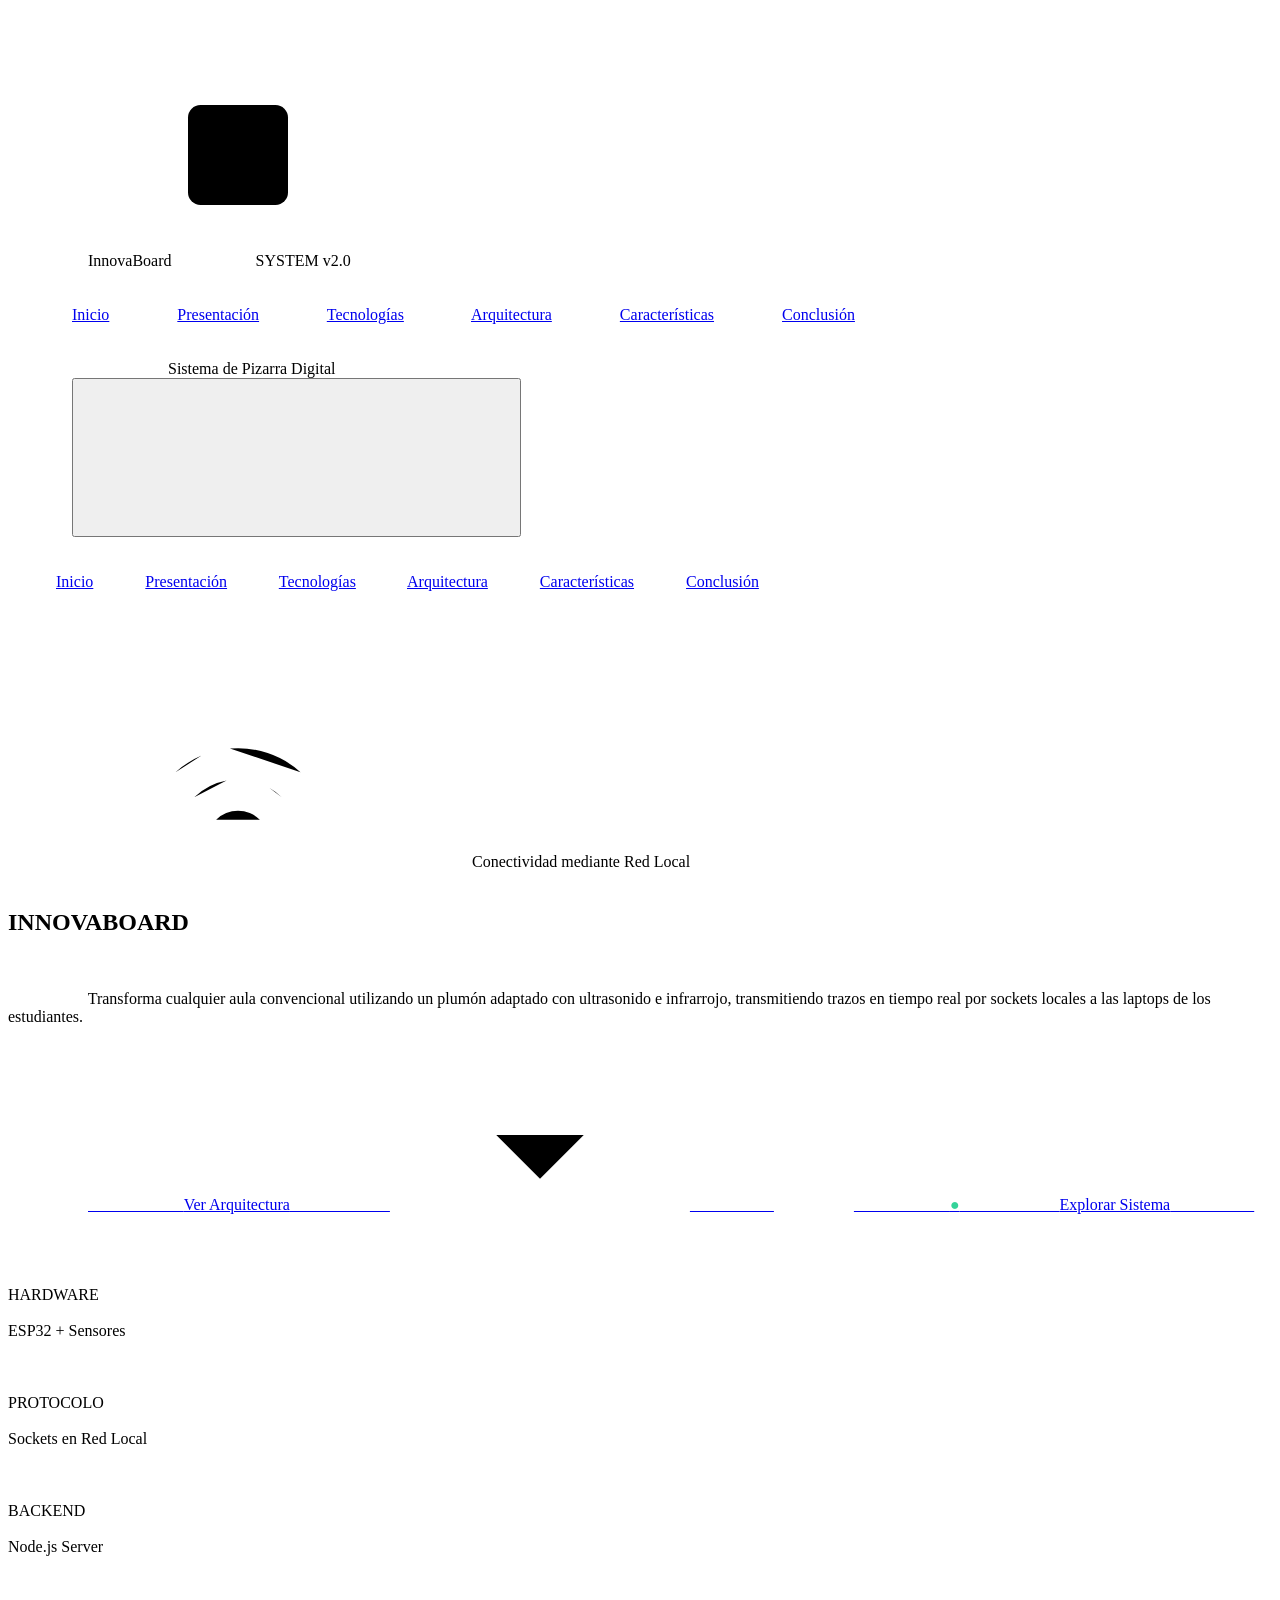
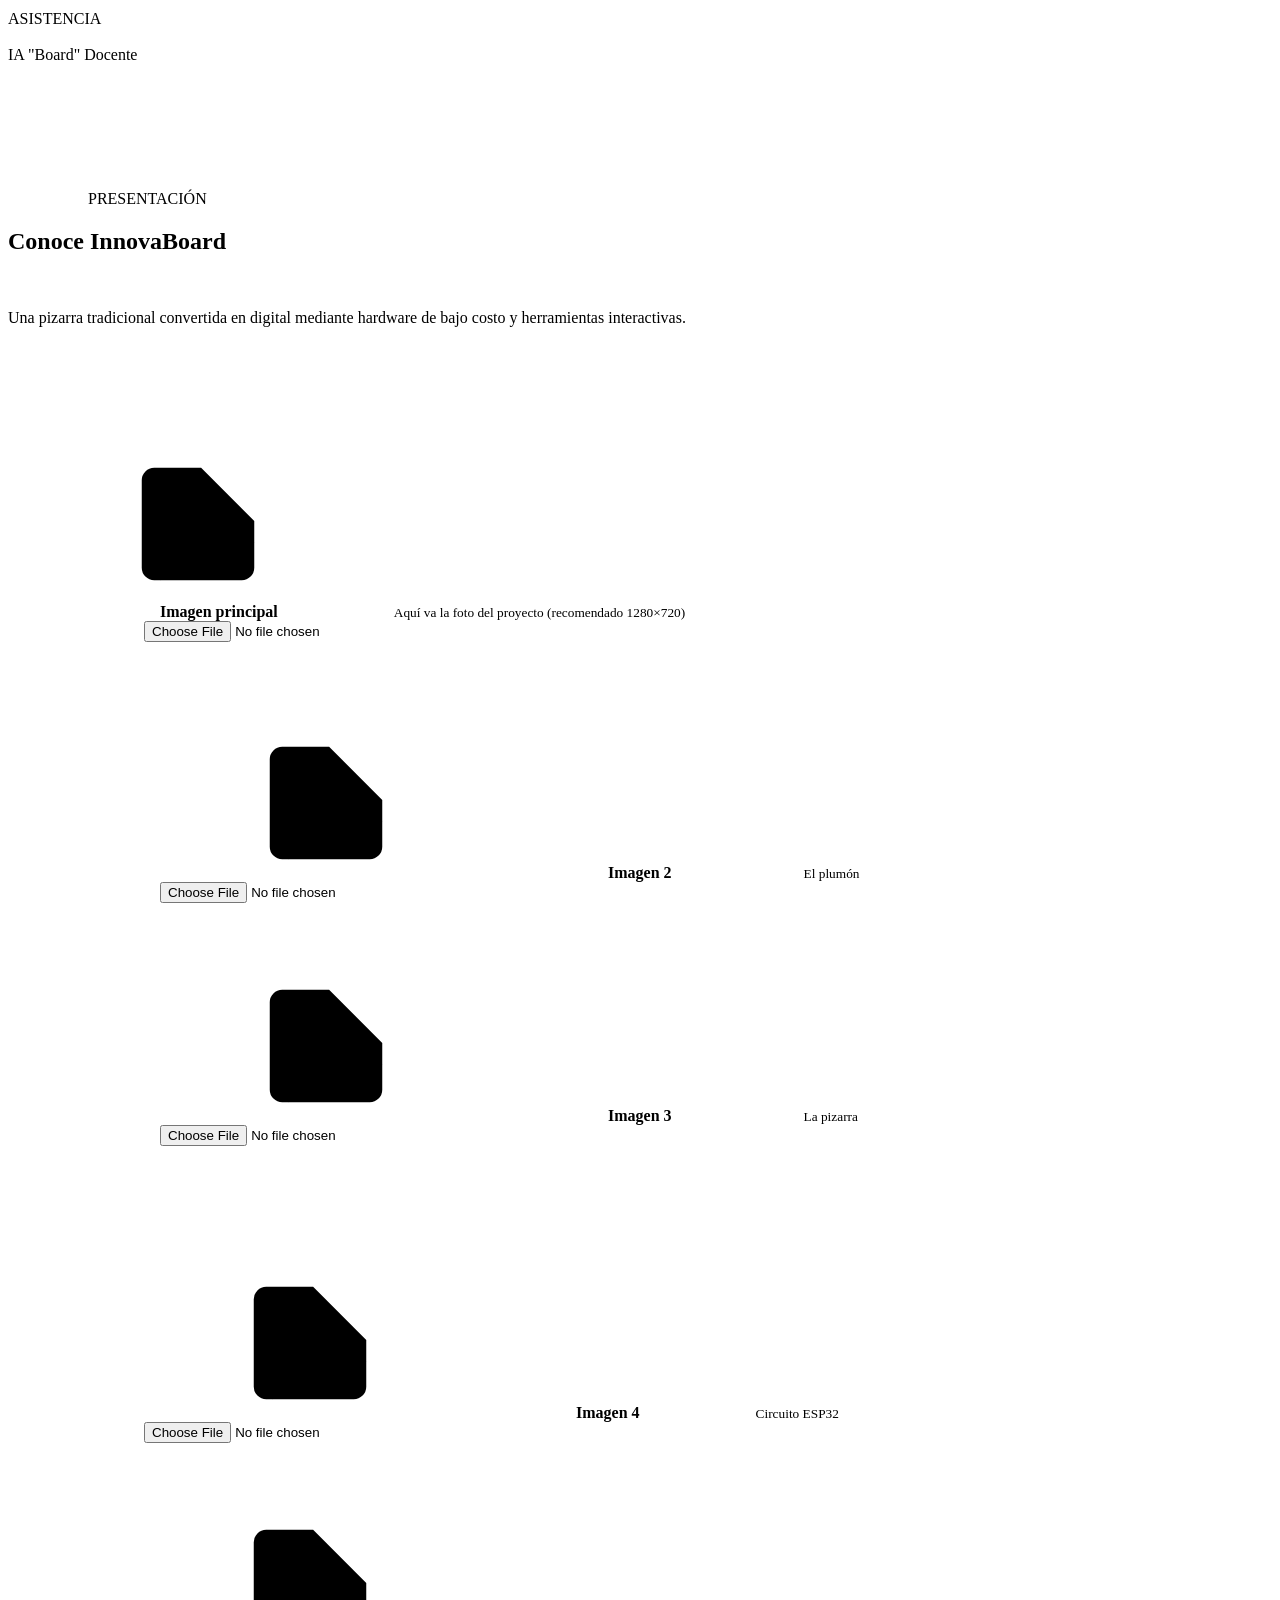
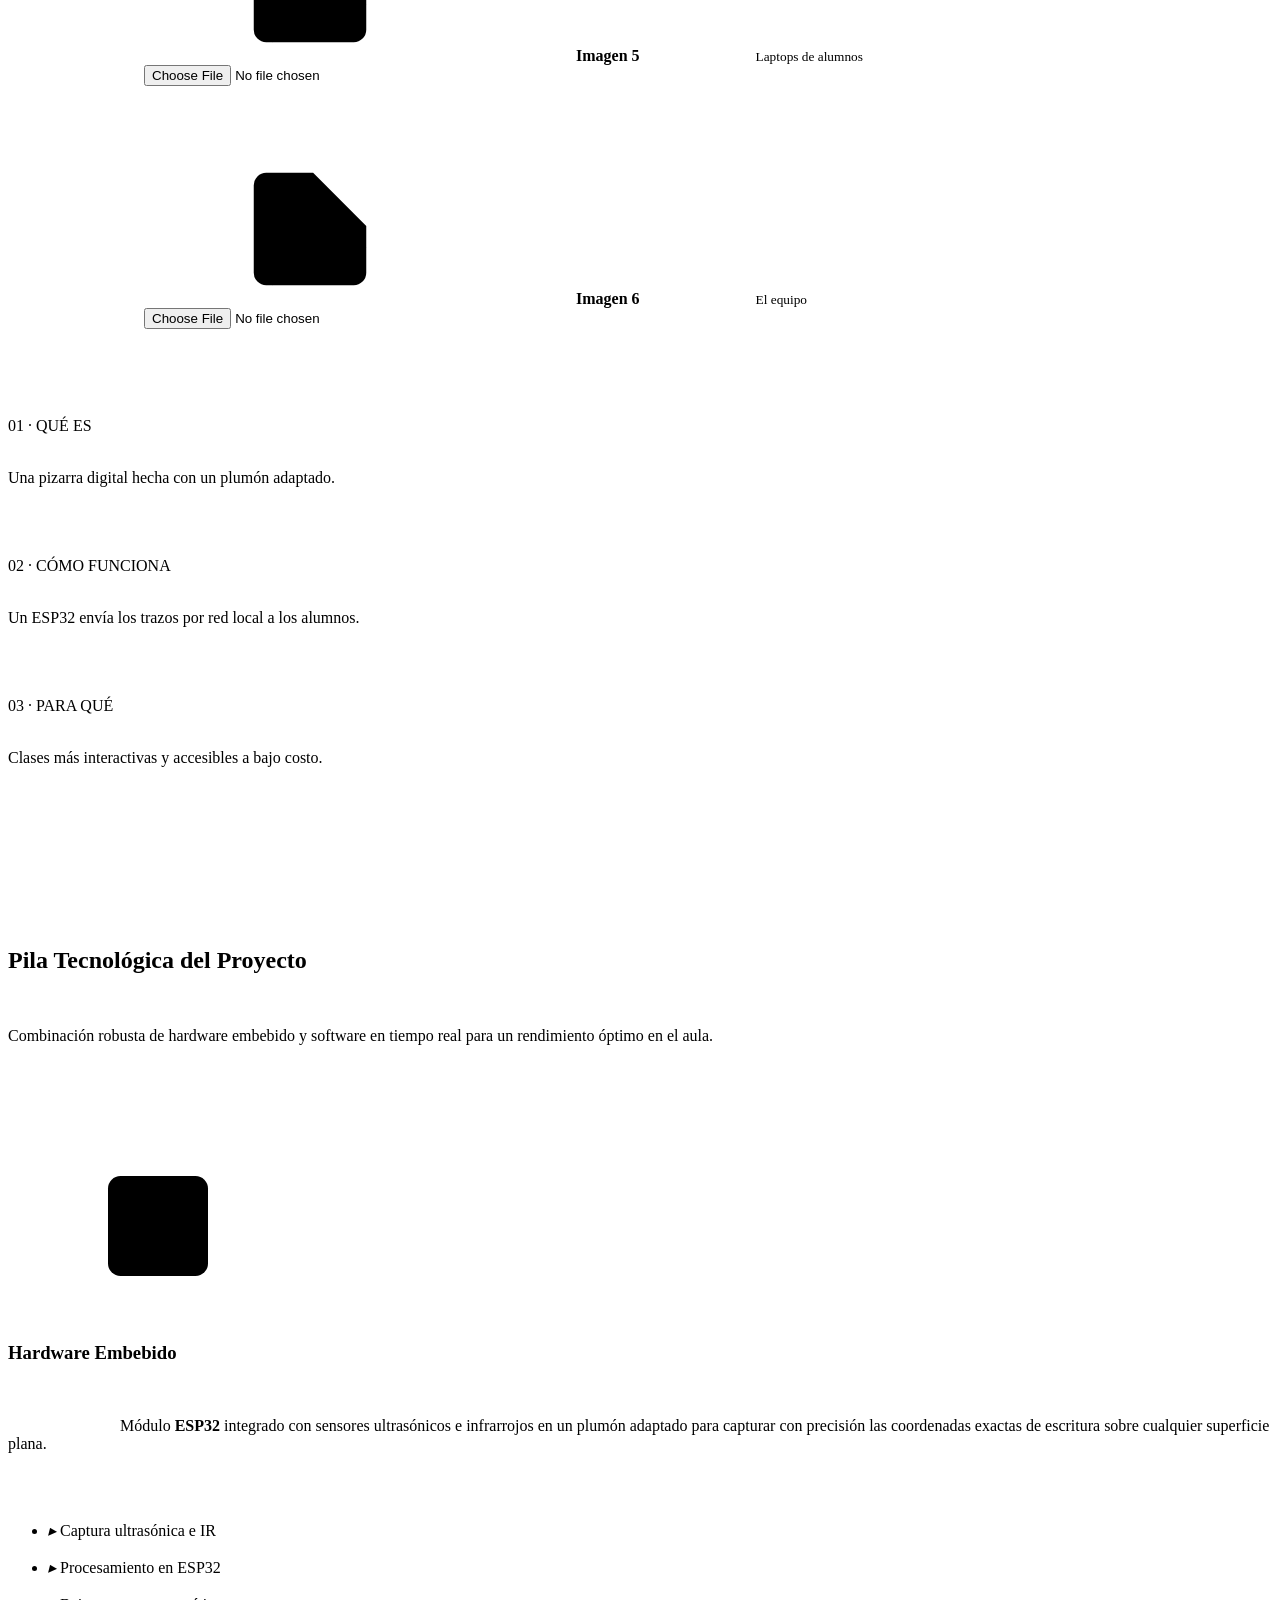
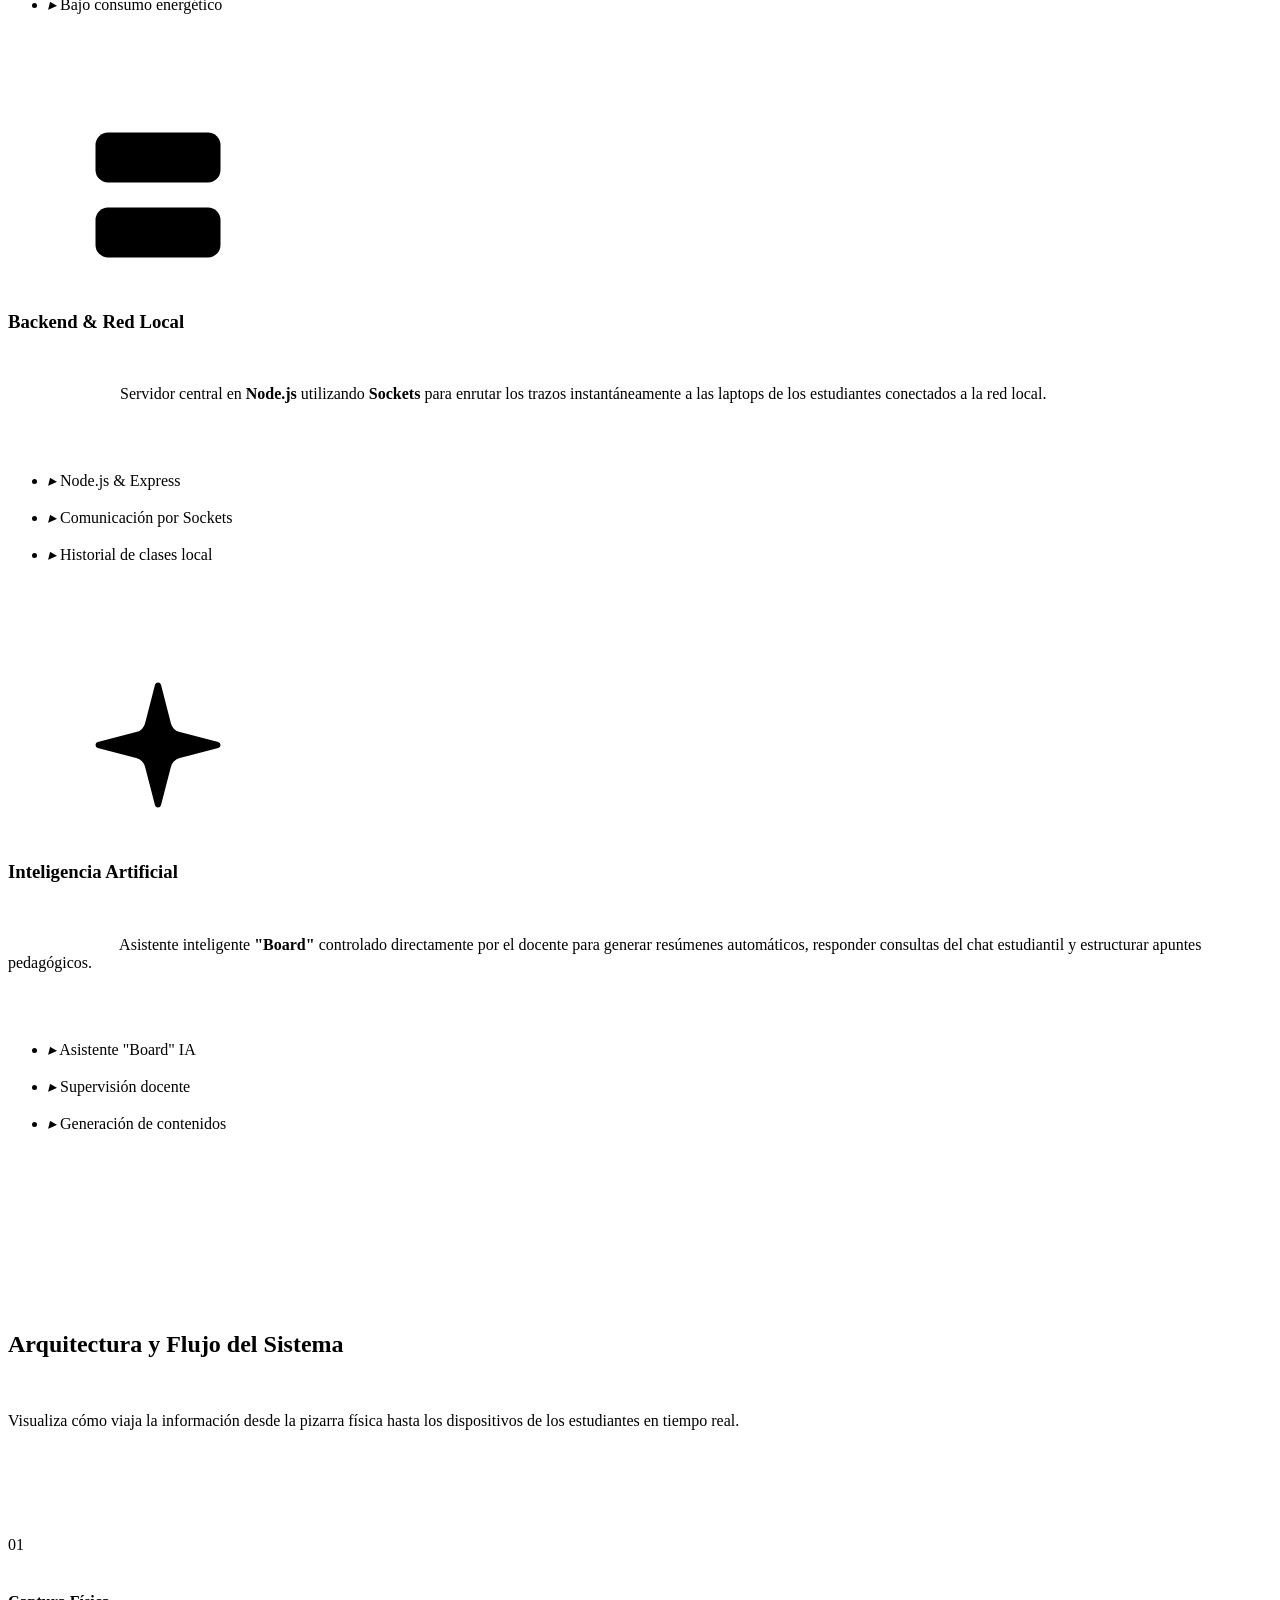
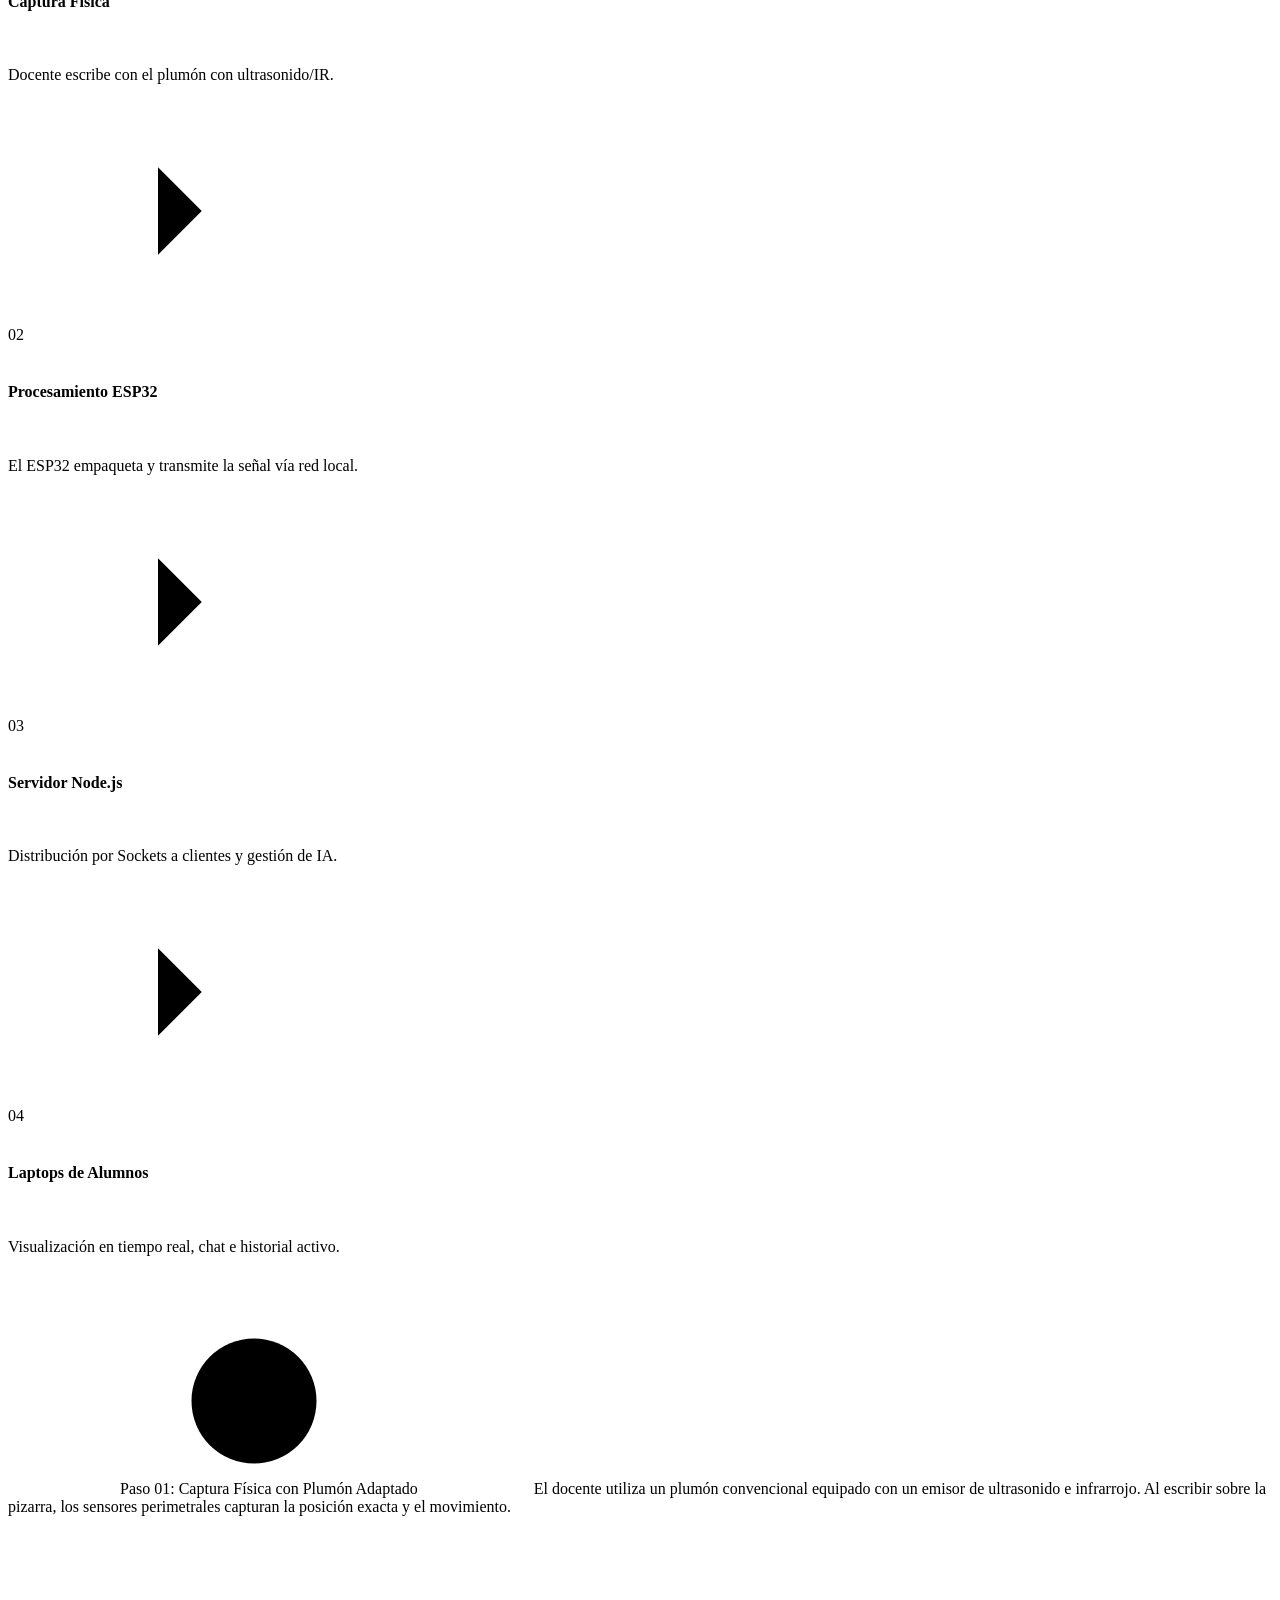
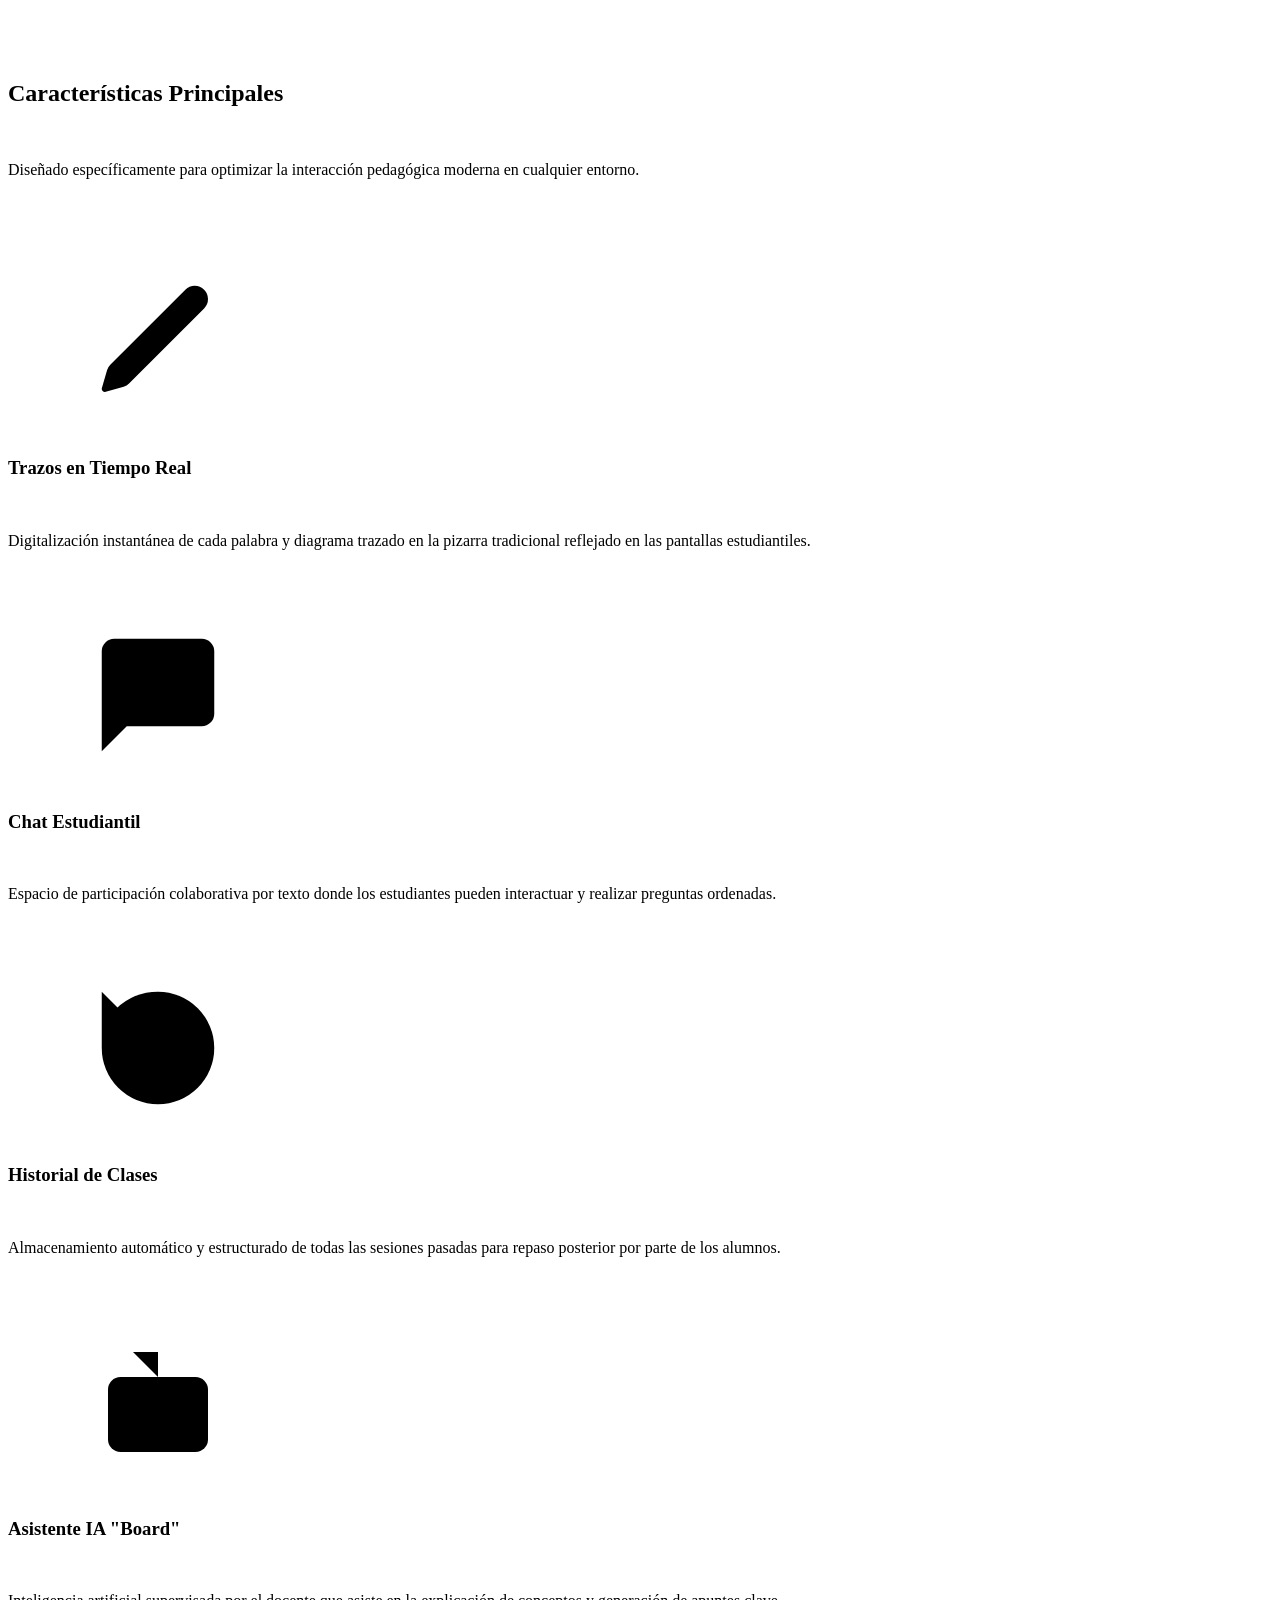
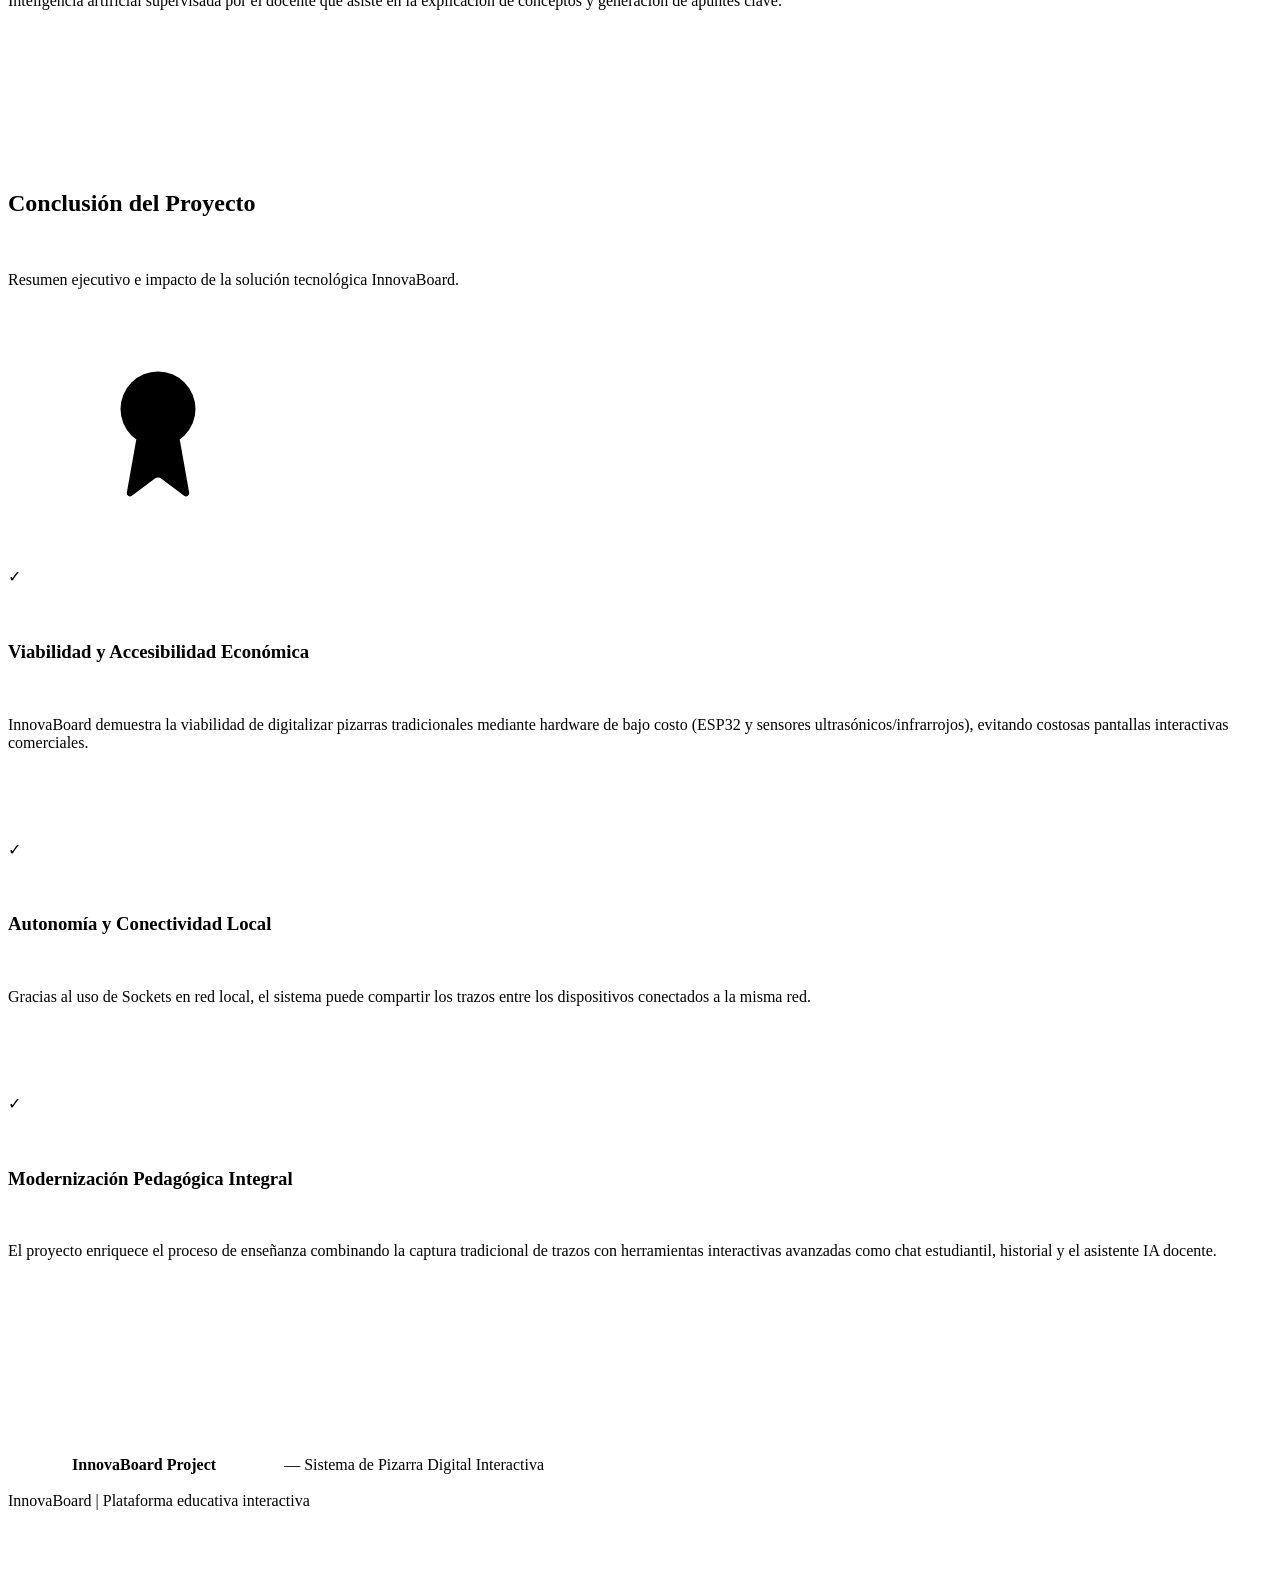
==== index (2).html @ 1737cf42 "Add files via upload" ====
<!DOCTYPE html>

<html lang="es">

<head>

    <meta charset="UTF-8">

    <meta name="viewport" content="width=device-width, initial-scale=1.0">

    <title>InnovaBoard - Pizarra Digital Inteligente</title>

    <!-- Sitio preparado para publicarse en GitHub Pages. -->

    <style>

        /* ---------- Base ---------- */

        *, *::before, *::after { box-sizing: border-box; margin: 0; padding: 0; }

        html { scroll-behavior: smooth; }

        body {

            font-family: 'Inter', system-ui, -apple-system, 'Segoe UI', Roboto, Helvetica, Arial, sans-serif;

            background: #0b0f19;

            color: #f3f4f6;

            min-height: 100vh;

            line-height: 1.5;

        }

        a { color: inherit; text-decoration: none; }

        ul { list-style: none; }

        button { font: inherit; border: 0; cursor: pointer; }

        ::selection { background: #6366f1; color: #fff; }

        section { scroll-margin-top: 5rem; }

        .mono { font-family: 'Fira Code', ui-monospace, SFMono-Regular, Consolas, 'Courier New', monospace; }

        .hidden { display: none; }



        /* Iconos SVG incrustados */

        .ic { width: 1.5rem; height: 1.5rem; fill: none; stroke: currentColor; stroke-width: 2;

              stroke-linecap: round; stroke-linejoin: round; flex-shrink: 0; }

        .ic-sm { width: 1rem; height: 1rem; }

        .ic-md { width: 1.25rem; height: 1.25rem; }

        .ic-lg { width: 2rem; height: 2rem; }

        .ic-xl { width: 8rem; height: 8rem; }



        /* Colores por variante */

        .t-brand   { --c:#818cf8; --bg:rgba(79,70,229,.2);  --bd:rgba(99,102,241,.3);  --glow:rgba(99,102,241,.1); }

        .t-indigo  { --c:#818cf8; --bg:rgba(79,70,229,.2);  --bd:rgba(99,102,241,.3);  --glow:rgba(99,102,241,.1); }

        .t-emerald { --c:#34d399; --bg:rgba(5,150,105,.2);  --bd:rgba(16,185,129,.3);  --glow:rgba(16,185,129,.1); }

        .t-purple  { --c:#c084fc; --bg:rgba(147,51,234,.2); --bd:rgba(168,85,247,.4);  --glow:rgba(168,85,247,.1); }



        .glass-panel {

            background: rgba(17, 24, 39, 0.75);

            -webkit-backdrop-filter: blur(12px);

            backdrop-filter: blur(12px);

            border: 1px solid rgba(255, 255, 255, 0.08);

        }

        .glow-effect { box-shadow: 0 0 40px -10px rgba(99, 102, 241, 0.3); }

        .wrap { max-width: 80rem; margin: 0 auto; padding: 0 1rem; }



        /* ---------- Header ---------- */

        header.top {

            position: fixed; top: 0; left: 0; right: 0; z-index: 50;

            border-bottom: 1px solid #1f2937;

        }

        .top-row { height: 5rem; display: flex; align-items: center; justify-content: space-between; }

        .brand { display: flex; align-items: center; gap: .75rem; }

        .logo {

            width: 2.5rem; height: 2.5rem; border-radius: .75rem; color: #fff;

            background: linear-gradient(to top right, #4f46e5, #818cf8);

            display: flex; align-items: center; justify-content: center;

        }

        .brand-name {

            font-size: 1.25rem; font-weight: 700; letter-spacing: -.025em;

            background: linear-gradient(to right, #fff, #e5e7eb, #818cf8);

            -webkit-background-clip: text; background-clip: text; color: transparent;

        }

        .brand-sub { display: block; font-size: .75rem; color: #818cf8; letter-spacing: .05em; }

        nav.desk { display: none; align-items: center; gap: 2rem; font-size: .875rem; font-weight: 500; color: #d1d5db; }

        nav.desk a:hover { color: #818cf8; }

        .top-right { display: flex; align-items: center; gap: .75rem; }

        .status {

            display: none; align-items: center; gap: .5rem; font-size: .75rem; color: #34d399;

            background: rgba(2, 44, 34, .6); border: 1px solid rgba(16, 185, 129, .3);

            padding: .375rem .75rem; border-radius: 999px;

        }

        .dot { width: .5rem; height: .5rem; border-radius: 50%; background: #34d399; animation: pulse 2s infinite; }

        .menu-btn { padding: .5rem; border-radius: .5rem; background: #111827; color: #d1d5db; display: flex; }

        .menu-btn:hover { color: #fff; }

        .mobile-menu { padding: .5rem 1rem 1rem; background: #111827; border-bottom: 1px solid #374151; }

        .mobile-menu a { display: block; padding: .5rem 0; color: #d1d5db; }

        .mobile-menu a:hover { color: #fff; }

        @keyframes pulse { 50% { opacity: .5; } }



        main { padding-top: 5rem; }



        /* ---------- Hero ---------- */

        #hero { position: relative; min-height: 90vh; display: flex; align-items: center; justify-content: center;

                overflow: hidden; padding: 5rem 1rem; }

        .blob { position: absolute; border-radius: 50%; pointer-events: none; }

        .blob-1 { top: 25%; left: 50%; transform: translate(-50%, -50%); width: 24rem; height: 24rem;

                  background: rgba(99,102,241,.2); filter: blur(64px); }

        .blob-2 { bottom: 2.5rem; right: 2.5rem; width: 20rem; height: 20rem;

                  background: rgba(16,185,129,.1); filter: blur(64px); }

        .hero-in { max-width: 64rem; margin: 0 auto; text-align: center; position: relative; z-index: 10; }

        .badge {

            display: inline-flex; align-items: center; gap: .5rem; margin-bottom: 2rem;

            background: rgba(17,24,39,.8); border: 1px solid rgba(99,102,241,.3);

            padding: .5rem 1rem; border-radius: 999px; font-size: .75rem; font-weight: 500; color: #d1d5db;

        }

        .badge .ic { color: #818cf8; }

        h1 { font-size: 3rem; font-weight: 800; letter-spacing: -.025em; line-height: 1.1; margin-bottom: 1.5rem; }

        h1 span {

            background: linear-gradient(to right, #818cf8, #a5b4fc, #34d399);

            -webkit-background-clip: text; background-clip: text; color: transparent;

        }

        .lead { font-size: 1.125rem; color: #9ca3af; max-width: 48rem; margin: 0 auto 2.5rem; line-height: 1.625; }

        .btns { display: flex; flex-direction: column; align-items: center; justify-content: center; gap: 1rem; }

        .btn {

            width: 100%; display: inline-flex; align-items: center; justify-content: center; gap: .5rem;

            padding: 1rem 2rem; border-radius: .75rem; font-weight: 600; transition: all .2s;

        }

        .btn-primary { color: #fff; background: #4f46e5; box-shadow: 0 10px 15px -3px rgba(99,102,241,.25); }

        .btn-primary:hover { background: #6366f1; }

        .btn-sec { color: #e5e7eb; background: #111827; border: 1px solid #374151; }

        .btn-sec:hover { background: #1f2937; }

        .specs {

            display: grid; grid-template-columns: repeat(2, 1fr); gap: 1rem;

            margin-top: 4rem; padding-top: 3rem; border-top: 1px solid rgba(31,41,55,.8);

        }

        .spec { padding: 1rem; border-radius: .75rem; text-align: left; }

        .spec .k { color: #818cf8; font-size: .875rem; margin-bottom: .25rem; }

        .spec .v { color: #fff; font-weight: 700; font-size: 1.125rem; }



        /* ---------- Secciones ---------- */

        .section { padding: 6rem 1rem; }

        .alt { background: rgba(17,24,39,.4); border-top: 1px solid rgba(31,41,55,.8); border-bottom: 1px solid rgba(31,41,55,.8); }

        .sec-head { max-width: 42rem; margin: 0 auto 4rem; text-align: center; }

        .sec-head h2 { font-size: 1.875rem; font-weight: 700; color: #fff; margin-bottom: 1rem; }

        .sec-head p { color: #9ca3af; }

        .sec-head .tag { display: inline-block; font-size: .75rem; color: #818cf8; letter-spacing: .1em; margin-bottom: .75rem; }

        .sec-head.big p { font-size: 1rem; }



        /* ---------- Presentación ---------- */

        .pres-main { display: grid; grid-template-columns: 1fr; gap: 1.5rem; }

        .pres-side { display: grid; grid-template-columns: repeat(2, 1fr); gap: 1.5rem; }

        .pres-row { display: grid; grid-template-columns: 1fr; gap: 1.5rem; margin-top: 1.5rem; }

        .pres-cards { display: grid; grid-template-columns: 1fr; gap: 1.5rem; margin-top: 3rem; }

        .pcard { padding: 1.5rem; border-radius: 1rem; text-align: center; }

        .pcard .k { color: #818cf8; font-size: .875rem; margin-bottom: .5rem; }

        .pcard p { color: #e5e7eb; font-size: 1rem; }



        .img-slot {

            position: relative; overflow: hidden; cursor: pointer; border-radius: 1rem;

            border: 2px dashed rgba(129,140,248,.45); background: rgba(17,24,39,.6);

            transition: border-color .2s, background .2s;

        }

        .img-slot:hover { border-color: rgba(129,140,248,.9); background: rgba(31,41,55,.7); }

        .img-slot img { position: absolute; inset: 0; width: 100%; height: 100%; object-fit: cover; }

        .slot-placeholder {

            position: absolute; inset: 0; display: flex; flex-direction: column;

            align-items: center; justify-content: center; text-align: center; padding: 1rem;

        }

        .slot-placeholder .ic { margin-bottom: .5rem; }

        .slot-placeholder b { color: #fff; font-weight: 600; font-size: .875rem; }

        .slot-placeholder small { color: #9ca3af; font-size: .75rem; margin-top: .25rem; }

        .slot-main { min-height: 280px; }

        .slot-main .slot-placeholder { padding: 1.5rem; }

        .slot-main .pic {

            width: 4rem; height: 4rem; border-radius: 1rem; margin-bottom: 1rem;

            background: rgba(79,70,229,.2); border: 1px solid rgba(99,102,241,.3); color: #818cf8;

            display: flex; align-items: center; justify-content: center;

        }

        .slot-main .pic .ic { margin: 0; }

        .slot-main b { font-size: 1.125rem; }

        .slot-main small { font-size: .875rem; }

        .slot-sm { min-height: 160px; }

        .slot-md { min-height: 200px; }



        /* ---------- Tecnologías ---------- */

        .grid-3 { display: grid; grid-template-columns: 1fr; gap: 2rem; }

        .card { position: relative; overflow: hidden; border-radius: 1rem; padding: 2rem; transition: border-color .2s; }

        .card:hover { border-color: rgba(99,102,241,.5); }

        .card .glow-blob {

            position: absolute; top: 0; right: 0; width: 8rem; height: 8rem; border-radius: 50%;

            background: var(--glow); filter: blur(40px); transition: background .2s;

        }

        .ibox {

            width: 3rem; height: 3rem; border-radius: .75rem; margin-bottom: 1.5rem;

            display: flex; align-items: center; justify-content: center;

            background: var(--bg); color: var(--c); border: 1px solid var(--bd);

        }

        .card h3 { font-size: 1.25rem; font-weight: 700; color: #fff; margin-bottom: .75rem; position: relative; }

        .card p { font-size: .875rem; color: #9ca3af; margin-bottom: 1.5rem; line-height: 1.625; position: relative; }

        .card strong { color: #e5e7eb; }

        .card ul { font-size: .75rem; color: #d1d5db; position: relative; }

        .card li { display: flex; align-items: center; gap: .5rem; margin-bottom: .5rem; }

        .card li i { font-style: normal; color: var(--c); }



        /* ---------- Arquitectura ---------- */

        .flow-panel { border-radius: 1rem; padding: 1.5rem; margin-bottom: 3rem; border: 1px solid rgba(55,65,81,.8); }

        .flow-row { display: flex; flex-direction: column; align-items: center; justify-content: space-between; gap: 1.5rem; }

        .flow-step {

            cursor: pointer; flex: 1; width: 100%; text-align: center; padding: 1.25rem;

            background: rgba(17,24,39,.9); border: 1px solid #374151; border-radius: .75rem; transition: all .2s;

        }

        .flow-step:hover { border-color: #6366f1; background: rgba(99,102,241,.1); }

        .flow-num {

            width: 2.5rem; height: 2.5rem; border-radius: 50%; margin: 0 auto .75rem; font-weight: 700;

            display: flex; align-items: center; justify-content: center;

            background: var(--bg); color: var(--c); border: 1px solid var(--bd); transition: transform .2s;

        }

        .flow-step:hover .flow-num { transform: scale(1.1); }

        .flow-step h4 { font-size: .875rem; font-weight: 700; color: #fff; margin-bottom: .25rem; }

        .flow-step p { font-size: .75rem; color: #9ca3af; }

        .flow-arrow { display: none; color: #4b5563; animation: pulse 2s infinite; }

        .flow-details {

            margin-top: 2rem; padding: 1rem; border-radius: .75rem; font-size: .875rem; color: #d1d5db;

            background: rgba(11,15,25,.85); border: 1px solid rgba(99,102,241,.3);

            display: flex; align-items: flex-start; gap: .75rem;

        }

        .flow-details .ic { color: #818cf8; margin-top: .125rem; }

        #flow-title { display: block; color: #818cf8; font-weight: 700; margin-bottom: .25rem; }

        #flow-desc { color: #9ca3af; }



        /* ---------- Características ---------- */

        .grid-4 { display: grid; grid-template-columns: 1fr; gap: 1.5rem; }

        .feat { padding: 1.5rem; border-radius: 1rem; border: 1px solid #374151; transition: border-color .2s; }

        .feat:hover { border-color: rgba(99,102,241,.5); }

        .fi {

            width: 2.5rem; height: 2.5rem; border-radius: .5rem; margin-bottom: 1rem;

            display: flex; align-items: center; justify-content: center; background: var(--bg); color: var(--c);

        }

        .fi .ic { width: 1.25rem; height: 1.25rem; }

        .feat h3 { font-size: 1.125rem; font-weight: 700; color: #fff; margin-bottom: .5rem; }

        .feat p { font-size: .75rem; color: #9ca3af; line-height: 1.625; }



        /* ---------- Conclusión ---------- */

        .concl { max-width: 56rem; margin: 0 auto; }

        .concl-box { position: relative; overflow: hidden; padding: 2rem; border-radius: 1.5rem; border: 1px solid rgba(99,102,241,.3); }

        .award { position: absolute; top: 0; right: 0; padding: 2rem; opacity: .1; color: #818cf8; }

        .concl-list { position: relative; z-index: 10; }

        .concl-item { display: flex; align-items: flex-start; gap: 1rem; margin-bottom: 1.5rem; }

        .concl-item:last-child { margin-bottom: 0; }

        .check {

            width: 2rem; height: 2rem; border-radius: 50%; flex-shrink: 0; margin-top: .25rem; font-size: .75rem;

            display: flex; align-items: center; justify-content: center;

            background: rgba(16,185,129,.2); color: #34d399;

        }

        .concl-item h3 { color: #fff; font-weight: 700; font-size: 1.125rem; margin-bottom: .25rem; }

        .concl-item p { color: #d1d5db; font-size: .875rem; line-height: 1.625; }



        /* ---------- Footer ---------- */

        footer { background: #0b0f19; border-top: 1px solid #1f2937; padding: 3rem 1rem; text-align: center; color: #6b7280; font-size: .75rem; }

        .foot-in { display: flex; flex-direction: column; align-items: center; justify-content: space-between; gap: 1rem; }

        .foot-in b { color: #d1d5db; }

        .foot-in .mono { color: #9ca3af; }



        /* ---------- Responsive ---------- */

        @media (min-width: 640px) {

            .wrap { padding: 0 1.5rem; }

            .status { display: flex; }

            h1 { font-size: 4.5rem; }

            .lead { font-size: 1.25rem; }

            .btns { flex-direction: row; }

            .btn { width: auto; }

            .badge { font-size: .875rem; }

            .sec-head.big h2 { font-size: 2.25rem; }

            .sec-head.big p { font-size: 1.125rem; }

            .slot-main { min-height: 400px; }

            .slot-sm { min-height: 190px; }

            .pres-row { grid-template-columns: repeat(3, 1fr); }

            .foot-in { flex-direction: row; }

        }

        @media (min-width: 768px) {

            nav.desk { display: flex; }

            .menu-btn, .mobile-menu { display: none !important; }

            .specs { grid-template-columns: repeat(4, 1fr); }

            .grid-3, .pres-cards { grid-template-columns: repeat(3, 1fr); }

            .grid-4 { grid-template-columns: repeat(2, 1fr); }

            .flow-panel { padding: 2.5rem; }

            .concl-box { padding: 3rem; }

        }

        @media (min-width: 1024px) {

            .wrap { padding: 0 2rem; }

            h1 { font-size: 6rem; }

            .pres-main { grid-template-columns: repeat(3, 1fr); }

            .pres-main .slot-main { grid-column: span 2; }

            .pres-side { grid-template-columns: 1fr; }

            .grid-4 { grid-template-columns: repeat(4, 1fr); }

            .flow-row { flex-direction: row; }

            .flow-arrow { display: block; }

        }

    </style>

</head>

<body>



    <!-- Iconos SVG incrustados (sin librerías externas) -->

    <svg width="0" height="0" style="position:absolute" aria-hidden="true">

        <defs>

            <symbol id="i-cpu" viewBox="0 0 24 24"><rect width="16" height="16" x="4" y="4" rx="2"/><rect width="6" height="6" x="9" y="9" rx="1"/><path d="M15 2v2M15 20v2M2 15h2M2 9h2M20 15h2M20 9h2M9 2v2M9 20v2"/></symbol>

            <symbol id="i-menu" viewBox="0 0 24 24"><path d="M4 12h16M4 6h16M4 18h16"/></symbol>

            <symbol id="i-wifi-off" viewBox="0 0 24 24"><path d="M12 20h.01M8.5 16.429a5 5 0 0 1 7 0M5 12.859a10 10 0 0 1 5.17-2.69M19 12.859a10 10 0 0 0-2.007-1.523M2 8.82a15 15 0 0 1 4.177-2.643M22 8.82a15 15 0 0 0-11.288-3.764M2 2l20 20"/></symbol>

            <symbol id="i-arrow-down" viewBox="0 0 24 24"><path d="M12 5v14M19 12l-7 7-7-7"/></symbol>

            <symbol id="i-arrow-right" viewBox="0 0 24 24"><path d="M5 12h14M12 5l7 7-7 7"/></symbol>

            <symbol id="i-info" viewBox="0 0 24 24"><circle cx="12" cy="12" r="10"/><path d="M12 16v-4M12 8h.01"/></symbol>

            <symbol id="i-server" viewBox="0 0 24 24"><rect width="20" height="8" x="2" y="2" rx="2"/><rect width="20" height="8" x="2" y="14" rx="2"/><path d="M6 6h.01M6 18h.01"/></symbol>

            <symbol id="i-sparkles" viewBox="0 0 24 24"><path d="M9.937 15.5A2 2 0 0 0 8.5 14.063l-6.135-1.582a.5.5 0 0 1 0-.962L8.5 9.936A2 2 0 0 0 9.937 8.5l1.582-6.135a.5.5 0 0 1 .963 0L14.063 8.5A2 2 0 0 0 15.5 9.937l6.135 1.581a.5.5 0 0 1 0 .964L15.5 14.063a2 2 0 0 0-1.437 1.437l-1.582 6.135a.5.5 0 0 1-.963 0z"/><path d="M20 3v4M22 5h-4"/></symbol>

            <symbol id="i-edit" viewBox="0 0 24 24"><path d="M12 20h9"/><path d="M16.376 3.622a1 1 0 0 1 3.002 3.002L7.368 18.635a2 2 0 0 1-.855.506l-2.872.838a.5.5 0 0 1-.62-.62l.838-2.872a2 2 0 0 1 .506-.854z"/></symbol>

            <symbol id="i-message" viewBox="0 0 24 24"><path d="M21 15a2 2 0 0 1-2 2H7l-4 4V5a2 2 0 0 1 2-2h14a2 2 0 0 1 2 2z"/></symbol>

            <symbol id="i-history" viewBox="0 0 24 24"><path d="M3 12a9 9 0 1 0 9-9 9.75 9.75 0 0 0-6.74 2.74L3 8"/><path d="M3 3v5h5"/><path d="M12 7v5l4 2"/></symbol>

            <symbol id="i-bot" viewBox="0 0 24 24"><path d="M12 8V4H8"/><rect width="16" height="12" x="4" y="8" rx="2"/><path d="M2 14h2M20 14h2M15 13v2M9 13v2"/></symbol>

            <symbol id="i-award" viewBox="0 0 24 24"><path d="m15.477 12.89 1.515 8.526a.5.5 0 0 1-.81.47l-3.58-2.687a1 1 0 0 0-1.197 0l-3.586 2.686a.5.5 0 0 1-.81-.469l1.514-8.526"/><circle cx="12" cy="8" r="6"/></symbol>

            <symbol id="i-image-plus" viewBox="0 0 24 24"><path d="M16 5h6M19 2v6M21 11.5V19a2 2 0 0 1-2 2H5a2 2 0 0 1-2-2V5a2 2 0 0 1 2-2h7.5"/><path d="m21 15-3.086-3.086a2 2 0 0 0-2.828 0L6 21"/><circle cx="9" cy="9" r="2"/></symbol>

        </defs>

    </svg>



    <header class="top glass-panel">

        <div class="wrap top-row">

            <div class="brand">

                <div class="logo glow-effect">

                    <svg class="ic"><use href="#i-cpu"/></svg>

                </div>

                <div>

                    <span class="brand-name">InnovaBoard</span>

                    <span class="brand-sub mono">SYSTEM v2.0</span>

                </div>

            </div>



            <nav class="desk">

                <a href="#hero">Inicio</a>

                <a href="#presentation">Presentación</a>

                <a href="#tech">Tecnologías</a>

                <a href="#architecture">Arquitectura</a>

                <a href="#features">Características</a>

                <a href="#conclusions">Conclusión</a>

            </nav>



            <div class="top-right">

                <div class="status mono">

                    <span class="dot"></span>

                    <span>Sistema de Pizarra Digital</span>

                </div>

                <button id="mobile-menu-btn" class="menu-btn" aria-label="Menú">

                    <svg class="ic"><use href="#i-menu"/></svg>

                </button>

            </div>

        </div>

        <!-- Mobile menu container -->

        <div id="mobile-menu" class="mobile-menu hidden">

            <a href="#hero">Inicio</a>

            <a href="#presentation">Presentación</a>

            <a href="#tech">Tecnologías</a>

            <a href="#architecture">Arquitectura</a>

            <a href="#features">Características</a>

            <a href="#conclusions">Conclusión</a>

        </div>

    </header>



    <main>

        <section id="hero">

            <div class="blob blob-1"></div>

            <div class="blob blob-2"></div>



            <div class="hero-in">

                <div class="badge">

                    <svg class="ic ic-sm"><use href="#i-wifi-off"/></svg>

                    <span>Conectividad mediante Red Local</span>

                </div>



                <h1><span>INNOVABOARD</span></h1>



                <p class="lead">

                    Transforma cualquier aula convencional utilizando un plumón adaptado con ultrasonido e infrarrojo, transmitiendo trazos en tiempo real por sockets locales a las laptops de los estudiantes.

                </p>



                <div class="btns">

                    <a href="#architecture" class="btn btn-primary">

                        <span>Ver Arquitectura</span>

                        <svg class="ic ic-md"><use href="#i-arrow-down"/></svg>

                    </a>

                    <a href="#features" class="btn btn-sec">

                        <span class="mono" style="color:#34d399">●</span>

                        <span>Explorar Sistema</span>

                    </a>

                </div>



                <div class="specs">

                    <div class="glass-panel spec">

                        <div class="k mono">HARDWARE</div>

                        <div class="v">ESP32 + Sensores</div>

                    </div>

                    <div class="glass-panel spec">

                        <div class="k mono">PROTOCOLO</div>

                        <div class="v">Sockets en Red Local</div>

                    </div>

                    <div class="glass-panel spec">

                        <div class="k mono">BACKEND</div>

                        <div class="v">Node.js Server</div>

                    </div>

                    <div class="glass-panel spec">

                        <div class="k mono">ASISTENCIA</div>

                        <div class="v">IA "Board" Docente</div>

                    </div>

                </div>

            </div>

        </section>



        <!-- ============================================================

             PRESENTACIÓN

             Para poner tus imágenes: dentro de cada <figure class="img-slot">

             borra el <div class="slot-placeholder"> y pega una etiqueta así:

                 <img src="imagenes/mi-foto.jpg" alt="Descripción">

             (crea una carpeta "imagenes" junto a este index.html).

             Mientras tanto, puedes hacer clic en un espacio para previsualizar

             una imagen desde tu computadora (no se guarda al recargar).

             ============================================================ -->

        <section id="presentation" class="section">

            <div class="wrap">

                <div class="sec-head big">

                    <span class="tag mono">PRESENTACIÓN</span>

                    <h2>Conoce InnovaBoard</h2>

                    <p>Una pizarra tradicional convertida en digital mediante hardware de bajo costo y herramientas interactivas.</p>

                </div>



                <!-- Imagen principal + secundarias -->

                <div class="pres-main">

                    <figure class="img-slot slot-main" data-slot>

                        <div class="slot-placeholder">

                            <div class="pic"><svg class="ic ic-lg"><use href="#i-image-plus"/></svg></div>

                            <b>Imagen principal</b>

                            <small>Aquí va la foto del proyecto (recomendado 1280×720)</small>

                        </div>

                        <input type="file" accept="image/*" class="hidden">

                    </figure>



                    <div class="pres-side">

                        <figure class="img-slot slot-sm" data-slot>

                            <div class="slot-placeholder t-brand">

                                <svg class="ic ic-lg" style="color:var(--c)"><use href="#i-image-plus"/></svg>

                                <b>Imagen 2</b>

                                <small>El plumón</small>

                            </div>

                            <input type="file" accept="image/*" class="hidden">

                        </figure>

                        <figure class="img-slot slot-sm" data-slot>

                            <div class="slot-placeholder t-brand">

                                <svg class="ic ic-lg" style="color:var(--c)"><use href="#i-image-plus"/></svg>

                                <b>Imagen 3</b>

                                <small>La pizarra</small>

                            </div>

                            <input type="file" accept="image/*" class="hidden">

                        </figure>

                    </div>

                </div>



                <!-- Fila inferior de imágenes -->

                <div class="pres-row">

                    <figure class="img-slot slot-md" data-slot>

                        <div class="slot-placeholder t-indigo">

                            <svg class="ic ic-lg" style="color:var(--c)"><use href="#i-image-plus"/></svg>

                            <b>Imagen 4</b>

                            <small>Circuito ESP32</small>

                        </div>

                        <input type="file" accept="image/*" class="hidden">

                    </figure>

                    <figure class="img-slot slot-md" data-slot>

                        <div class="slot-placeholder t-emerald">

                            <svg class="ic ic-lg" style="color:var(--c)"><use href="#i-image-plus"/></svg>

                            <b>Imagen 5</b>

                            <small>Laptops de alumnos</small>

                        </div>

                        <input type="file" accept="image/*" class="hidden">

                    </figure>

                    <figure class="img-slot slot-md" data-slot>

                        <div class="slot-placeholder t-purple">

                            <svg class="ic ic-lg" style="color:var(--c)"><use href="#i-image-plus"/></svg>

                            <b>Imagen 6</b>

                            <small>El equipo</small>

                        </div>

                        <input type="file" accept="image/*" class="hidden">

                    </figure>

                </div>



                <!-- Texto breve de presentación -->

                <div class="pres-cards">

                    <div class="glass-panel pcard">

                        <div class="k mono">01 · QUÉ ES</div>

                        <p>Una pizarra digital hecha con un plumón adaptado.</p>

                    </div>

                    <div class="glass-panel pcard">

                        <div class="k mono">02 · CÓMO FUNCIONA</div>

                        <p>Un ESP32 envía los trazos por red local a los alumnos.</p>

                    </div>

                    <div class="glass-panel pcard">

                        <div class="k mono">03 · PARA QUÉ</div>

                        <p>Clases más interactivas y accesibles a bajo costo.</p>

                    </div>

                </div>

            </div>

        </section>



        <section id="tech" class="section alt">

            <div class="wrap">

                <div class="sec-head">

                    <h2>Pila Tecnológica del Proyecto</h2>

                    <p>Combinación robusta de hardware embebido y software en tiempo real para un rendimiento óptimo en el aula.</p>

                </div>



                <div class="grid-3">

                    <!-- Hardware Card -->

                    <div class="glass-panel card t-brand">

                        <div class="glow-blob"></div>

                        <div class="ibox"><svg class="ic"><use href="#i-cpu"/></svg></div>

                        <h3>Hardware Embebido</h3>

                        <p>

                            Módulo <strong>ESP32</strong> integrado con sensores ultrasónicos e infrarrojos en un plumón adaptado para capturar con precisión las coordenadas exactas de escritura sobre cualquier superficie plana.

                        </p>

                        <ul class="mono">

                            <li><i>▸</i> <span>Captura ultrasónica e IR</span></li>

                            <li><i>▸</i> <span>Procesamiento en ESP32</span></li>

                            <li><i>▸</i> <span>Bajo consumo energético</span></li>

                        </ul>

                    </div>



                    <!-- Software Card -->

                    <div class="glass-panel card t-indigo">

                        <div class="glow-blob"></div>

                        <div class="ibox"><svg class="ic"><use href="#i-server"/></svg></div>

                        <h3>Backend &amp; Red Local</h3>

                        <p>

                            Servidor central en <strong>Node.js</strong> utilizando <strong>Sockets</strong> para enrutar los trazos instantáneamente a las laptops de los estudiantes conectados a la red local.

                        </p>

                        <ul class="mono">

                            <li><i>▸</i> <span>Node.js &amp; Express</span></li>

                            <li><i>▸</i> <span>Comunicación por Sockets</span></li>

                            <li><i>▸</i> <span>Historial de clases local</span></li>

                        </ul>

                    </div>



                    <!-- AI Card -->

                    <div class="glass-panel card t-emerald">

                        <div class="glow-blob"></div>

                        <div class="ibox"><svg class="ic"><use href="#i-sparkles"/></svg></div>

                        <h3>Inteligencia Artificial</h3>

                        <p>

                            Asistente inteligente <strong>"Board"</strong> controlado directamente por el docente para generar resúmenes automáticos, responder consultas del chat estudiantil y estructurar apuntes pedagógicos.

                        </p>

                        <ul class="mono">

                            <li><i>▸</i> <span>Asistente "Board" IA</span></li>

                            <li><i>▸</i> <span>Supervisión docente</span></li>

                            <li><i>▸</i> <span>Generación de contenidos</span></li>

                        </ul>

                    </div>

                </div>

            </div>

        </section>



        <section id="architecture" class="section">

            <div class="wrap">

                <div class="sec-head">

                    <h2>Arquitectura y Flujo del Sistema</h2>

                    <p>Visualiza cómo viaja la información desde la pizarra física hasta los dispositivos de los estudiantes en tiempo real.</p>

                </div>



                <!-- Interactive flow visualizer -->

                <div class="glass-panel flow-panel">

                    <div class="flow-row">

                        <!-- Step 1 -->

                        <div onclick="showFlowInfo(1)" class="flow-step t-brand">

                            <div class="flow-num mono">01</div>

                            <h4>Captura Física</h4>

                            <p>Docente escribe con el plumón con ultrasonido/IR.</p>

                        </div>



                        <div class="flow-arrow"><svg class="ic"><use href="#i-arrow-right"/></svg></div>



                        <!-- Step 2 -->

                        <div onclick="showFlowInfo(2)" class="flow-step t-indigo">

                            <div class="flow-num mono">02</div>

                            <h4>Procesamiento ESP32</h4>

                            <p>El ESP32 empaqueta y transmite la señal vía red local.</p>

                        </div>



                        <div class="flow-arrow"><svg class="ic"><use href="#i-arrow-right"/></svg></div>



                        <!-- Step 3 -->

                        <div onclick="showFlowInfo(3)" class="flow-step t-emerald">

                            <div class="flow-num mono">03</div>

                            <h4>Servidor Node.js</h4>

                            <p>Distribución por Sockets a clientes y gestión de IA.</p>

                        </div>



                        <div class="flow-arrow"><svg class="ic"><use href="#i-arrow-right"/></svg></div>



                        <!-- Step 4 -->

                        <div onclick="showFlowInfo(4)" class="flow-step t-purple">

                            <div class="flow-num mono">04</div>

                            <h4>Laptops de Alumnos</h4>

                            <p>Visualización en tiempo real, chat e historial activo.</p>

                        </div>

                    </div>



                    <!-- Flow dynamic description box -->

                    <div id="flow-details" class="flow-details mono">

                        <svg class="ic ic-md"><use href="#i-info"/></svg>

                        <div>

                            <span id="flow-title">Haz clic en cualquier etapa superior para ver detalles</span>

                            <span id="flow-desc">El sistema procesa la escritura y transmite los trazos a los dispositivos conectados a la red local.</span>

                        </div>

                    </div>

                </div>

            </div>

        </section>



        <section id="features" class="section alt">

            <div class="wrap">

                <div class="sec-head">

                    <h2>Características Principales</h2>

                    <p>Diseñado específicamente para optimizar la interacción pedagógica moderna en cualquier entorno.</p>

                </div>



                <div class="grid-4">

                    <div class="glass-panel feat t-brand">

                        <div class="fi"><svg class="ic"><use href="#i-edit"/></svg></div>

                        <h3>Trazos en Tiempo Real</h3>

                        <p>Digitalización instantánea de cada palabra y diagrama trazado en la pizarra tradicional reflejado en las pantallas estudiantiles.</p>

                    </div>



                    <div class="glass-panel feat t-indigo">

                        <div class="fi"><svg class="ic"><use href="#i-message"/></svg></div>

                        <h3>Chat Estudiantil</h3>

                        <p>Espacio de participación colaborativa por texto donde los estudiantes pueden interactuar y realizar preguntas ordenadas.</p>

                    </div>



                    <div class="glass-panel feat t-emerald">

                        <div class="fi"><svg class="ic"><use href="#i-history"/></svg></div>

                        <h3>Historial de Clases</h3>

                        <p>Almacenamiento automático y estructurado de todas las sesiones pasadas para repaso posterior por parte de los alumnos.</p>

                    </div>



                    <div class="glass-panel feat t-purple">

                        <div class="fi"><svg class="ic"><use href="#i-bot"/></svg></div>

                        <h3>Asistente IA "Board"</h3>

                        <p>Inteligencia artificial supervisada por el docente que asiste en la explicación de conceptos y generación de apuntes clave.</p>

                    </div>

                </div>

            </div>

        </section>



        <section id="conclusions" class="section">

            <div class="concl">

                <div class="sec-head">

                    <h2>Conclusión del Proyecto</h2>

                    <p>Resumen ejecutivo e impacto de la solución tecnológica InnovaBoard.</p>

                </div>



                <div class="glass-panel concl-box">

                    <div class="award"><svg class="ic ic-xl"><use href="#i-award"/></svg></div>



                    <div class="concl-list">

                        <div class="concl-item">

                            <div class="check mono">✓</div>

                            <div>

                                <h3>Viabilidad y Accesibilidad Económica</h3>

                                <p>InnovaBoard demuestra la viabilidad de digitalizar pizarras tradicionales mediante hardware de bajo costo (ESP32 y sensores ultrasónicos/infrarrojos), evitando costosas pantallas interactivas comerciales.</p>

                            </div>

                        </div>



                        <div class="concl-item">

                            <div class="check mono">✓</div>

                            <div>

                                <h3>Autonomía y Conectividad Local</h3>

                                <p>Gracias al uso de Sockets en red local, el sistema puede compartir los trazos entre los dispositivos conectados a la misma red.</p>

                            </div>

                        </div>



                        <div class="concl-item">

                            <div class="check mono">✓</div>

                            <div>

                                <h3>Modernización Pedagógica Integral</h3>

                                <p>El proyecto enriquece el proceso de enseñanza combinando la captura tradicional de trazos con herramientas interactivas avanzadas como chat estudiantil, historial y el asistente IA docente.</p>

                            </div>

                        </div>

                    </div>

                </div>

            </div>

        </section>

    </main>



    <footer>

        <div class="wrap foot-in">

            <div>

                <b>InnovaBoard Project</b>

                <span>— Sistema de Pizarra Digital Interactiva</span>

            </div>

            <div class="mono">InnovaBoard | Plataforma educativa interactiva</div>

        </div>

    </footer>



    <script>

        // Menú móvil

        const menuBtn = document.getElementById('mobile-menu-btn');

        const mobileMenu = document.getElementById('mobile-menu');

        menuBtn.addEventListener('click', () => mobileMenu.classList.toggle('hidden'));

        mobileMenu.querySelectorAll('a').forEach(a => a.addEventListener('click', () => mobileMenu.classList.add('hidden')));



        // Previsualizar imágenes en los espacios de la sección Presentación

        document.querySelectorAll('[data-slot]').forEach(slot => {

            const input = slot.querySelector('input[type="file"]');

            slot.addEventListener('click', () => input.click());

            input.addEventListener('click', e => e.stopPropagation());

            input.addEventListener('change', () => {

                const file = input.files[0];

                if (!file) return;

                let img = slot.querySelector('img');

                if (!img) {

                    img = document.createElement('img');

                    slot.appendChild(img);

                }

                img.src = URL.createObjectURL(file);

                const ph = slot.querySelector('.slot-placeholder');

                if (ph) ph.style.display = 'none';

            });

        });



        // Detalles del flujo

        function showFlowInfo(step) {

            const titleEl = document.getElementById('flow-title');

            const descEl = document.getElementById('flow-desc');



            const flowData = {

                1: {

                    title: "Paso 01: Captura Física con Plumón Adaptado",

                    desc: "El docente utiliza un plumón convencional equipado con un emisor de ultrasonido e infrarrojo. Al escribir sobre la pizarra, los sensores perimetrales capturan la posición exacta y el movimiento."

                },

                2: {

                    title: "Paso 02: Procesamiento y Transmisión local vía ESP32",

                    desc: "El microcontrolador ESP32 procesa las señales recibidas de los sensores, calcula las coordenadas cartesianas de los trazos y las empaqueta para su transmisión instantánea."

                },

                3: {

                    title: "Paso 03: Servidor Central Node.js y Sockets",

                    desc: "Un servidor Node.js corriendo localmente recibe la información y utiliza WebSockets para difundir los trazos en tiempo real a todas las computadoras conectadas a la red Wi-Fi local."

                },

                4: {

                    title: "Paso 04: Visualización Interactiva en Laptops de Alumnos",

                    desc: "Los estudiantes visualizan la pizarra en vivo desde su navegador web, además de interactuar mediante el chat de clase, consultar el historial de apuntes y activar al asistente IA 'Board'."

                }

            };



            if (flowData[step]) {

                titleEl.textContent = flowData[step].title;

                descEl.textContent = flowData[step].desc;

            }

        }



        window.addEventListener('DOMContentLoaded', () => showFlowInfo(1));

    </script>

</body>

</html>
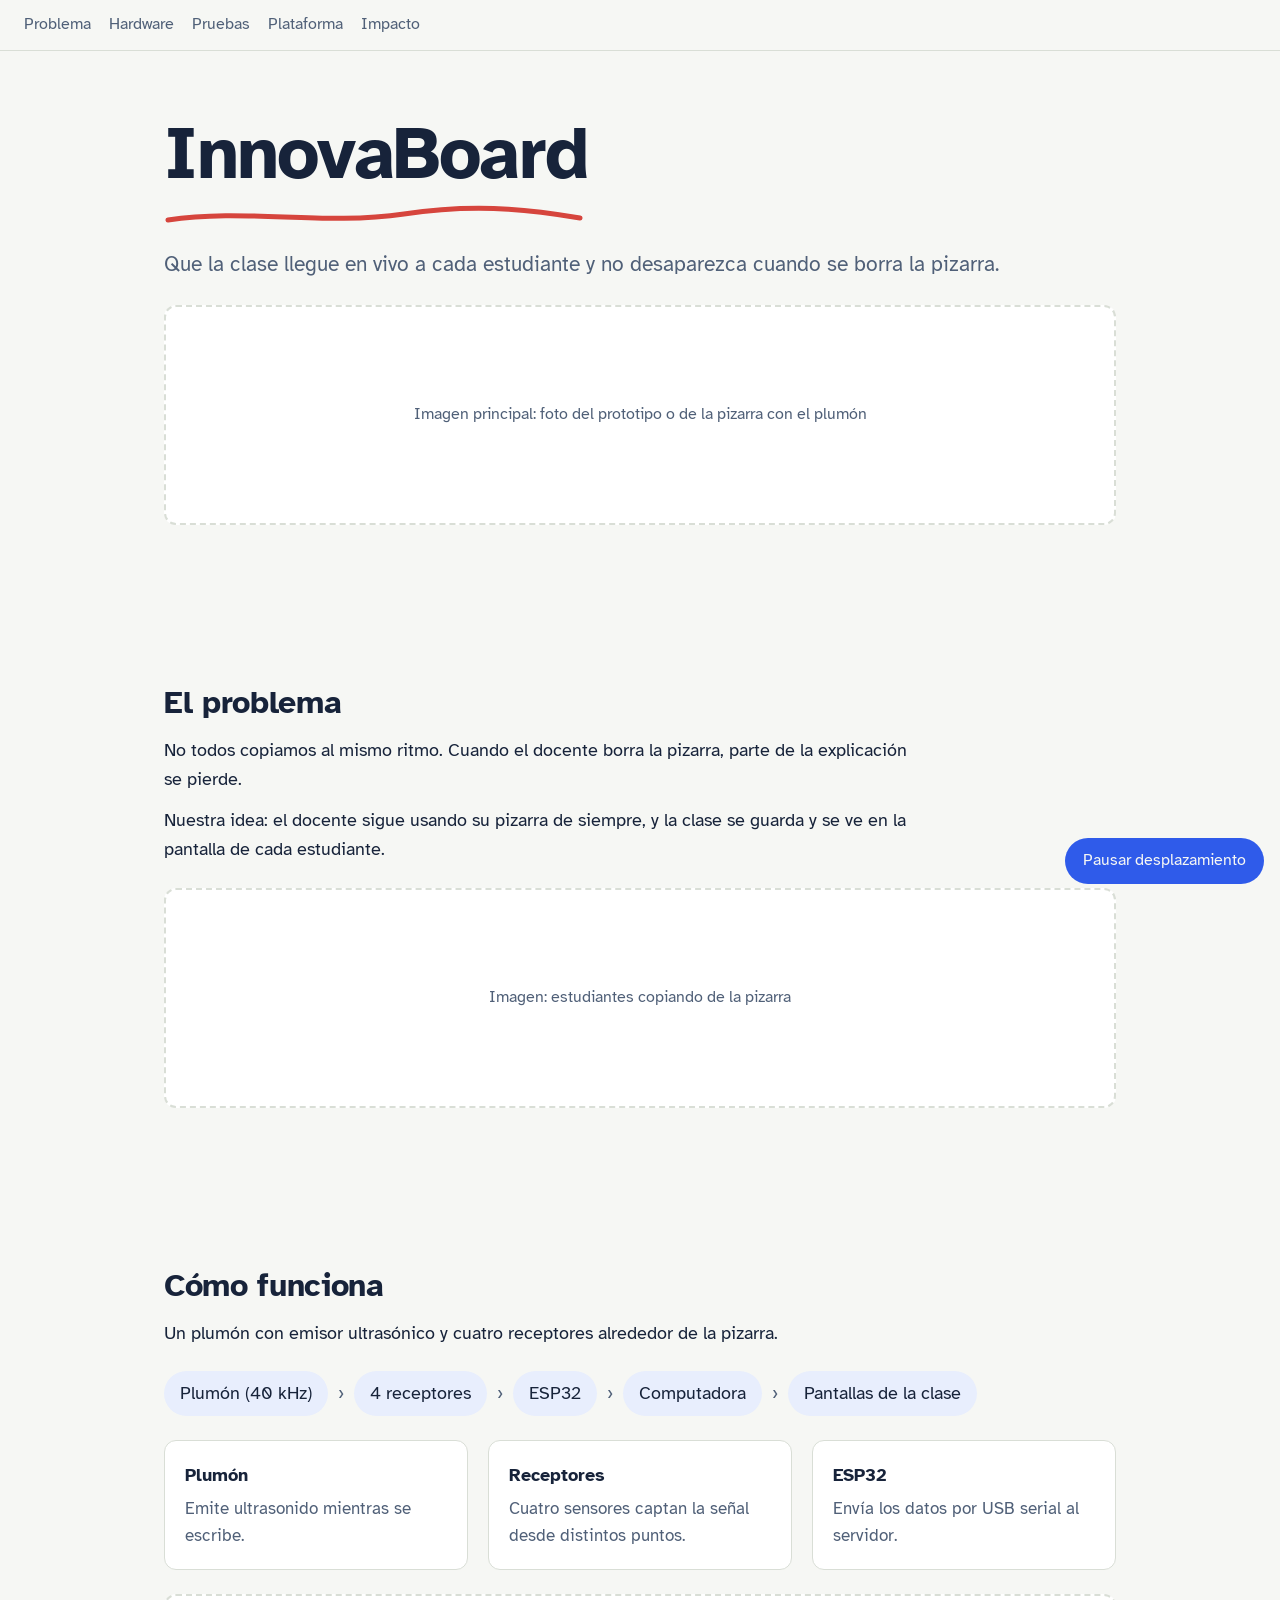
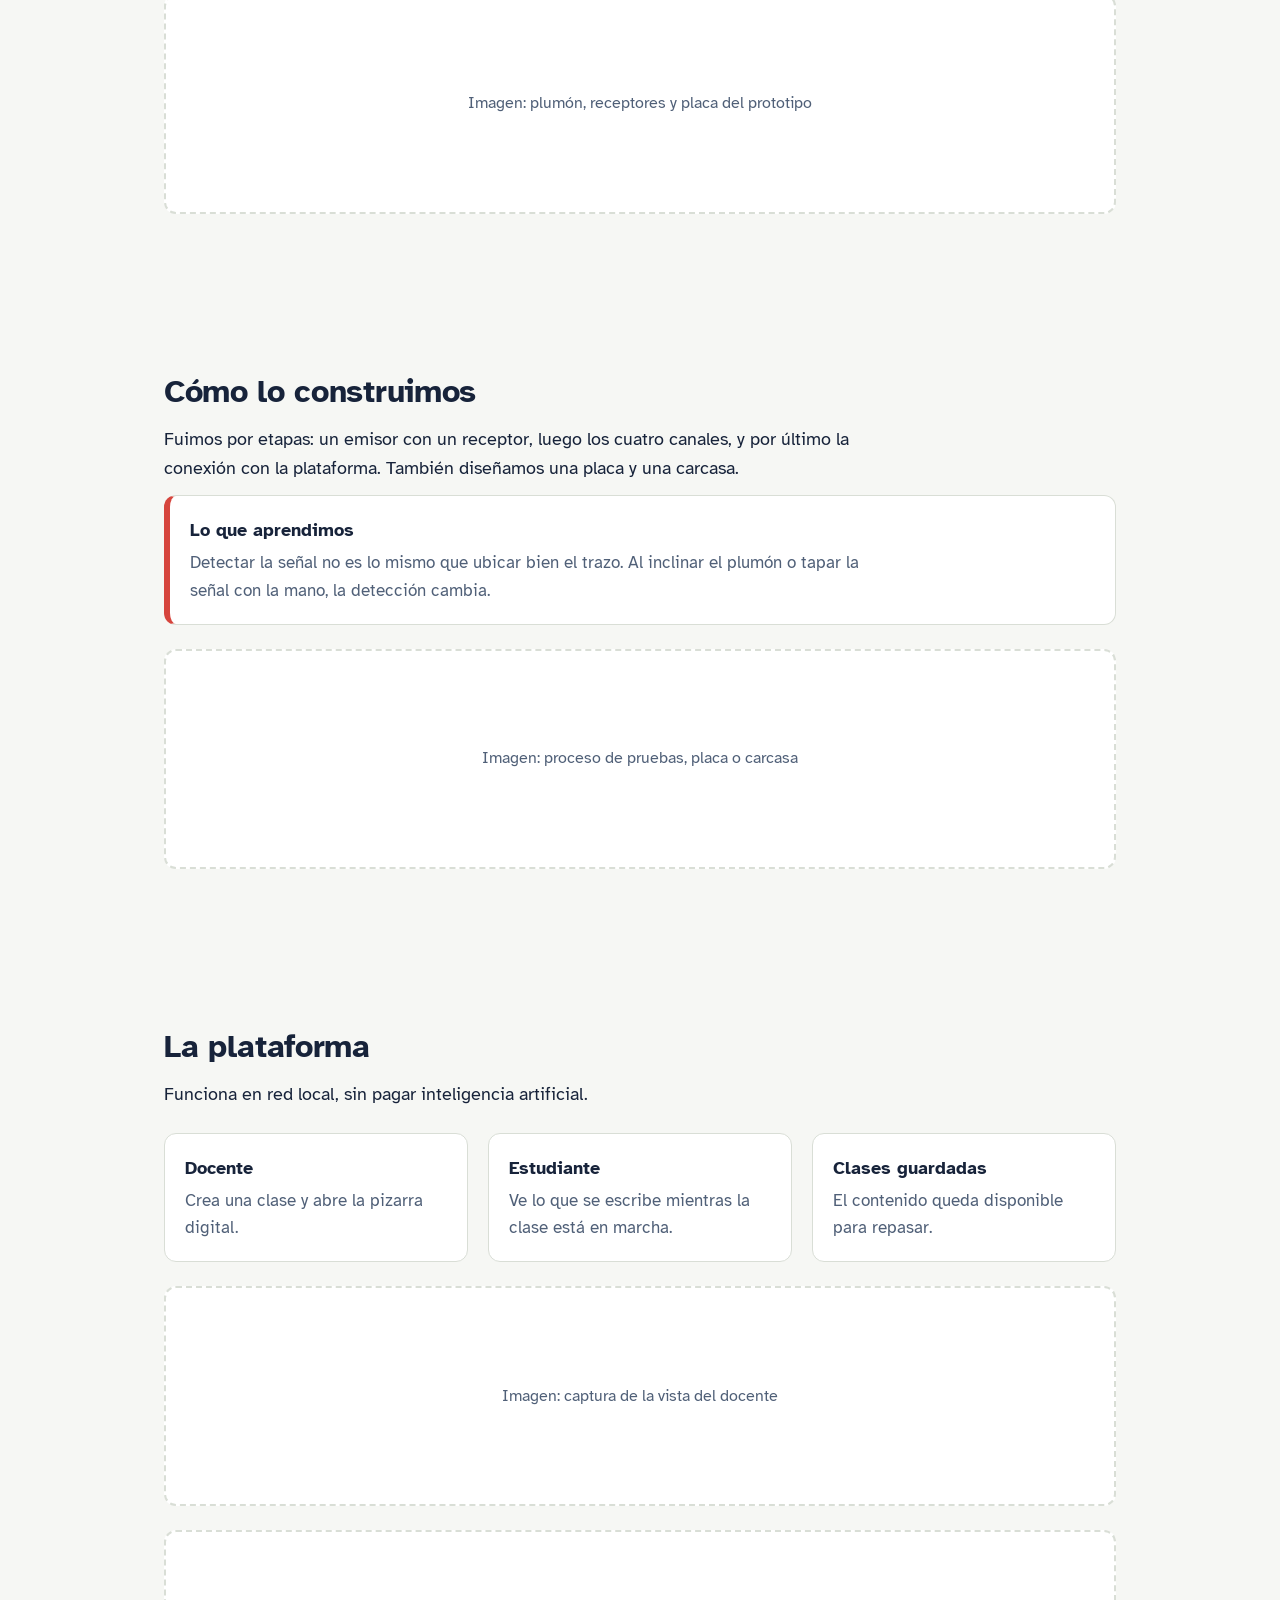
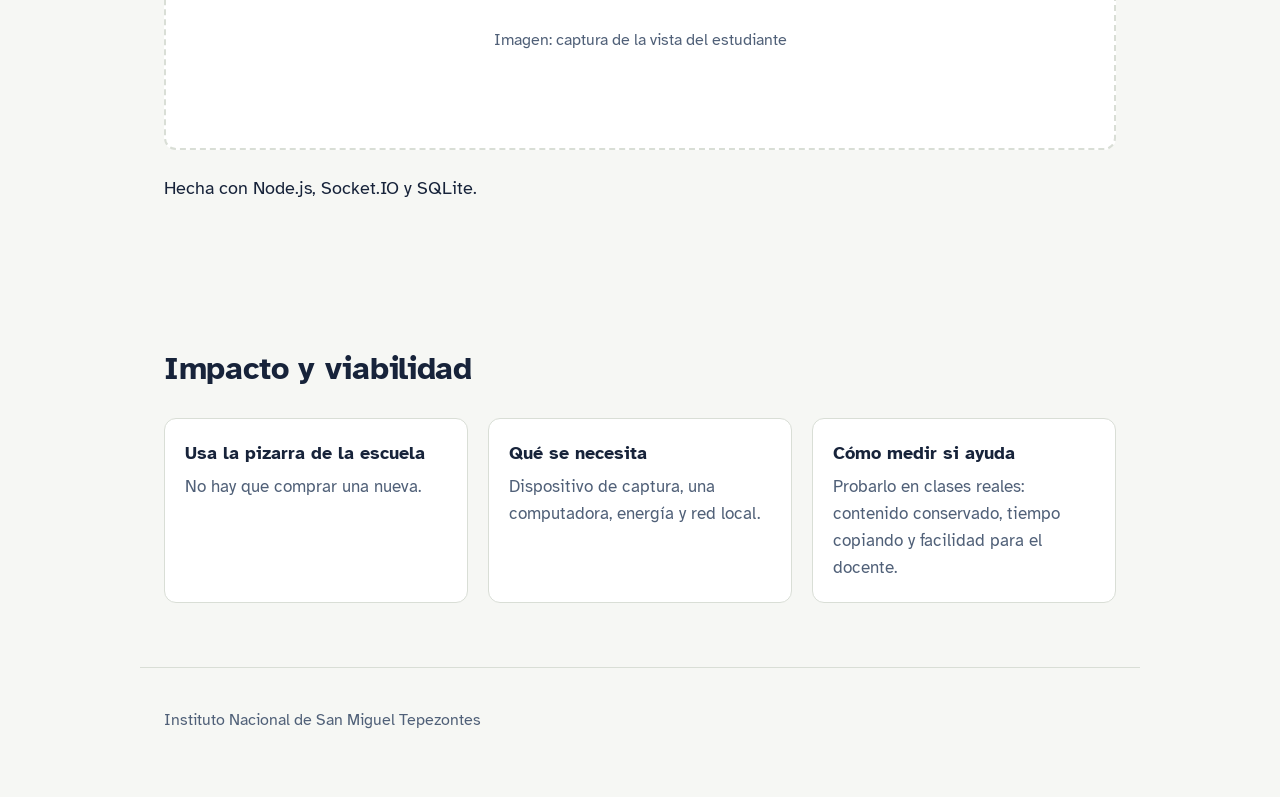
==== commit 842ae5b5: "Update index (2).html" ====
--- a/index (2).html
+++ b/index (2).html
@@ -1,1497 +1,150 @@
 <!DOCTYPE html>
+<html lang="es">
+<head>
+<meta charset="utf-8">
+<meta name="viewport" content="width=device-width, initial-scale=1, viewport-fit=cover">
+<title>InnovaBoard</title>
+<link rel="preconnect" href="https://fonts.googleapis.com">
+<link rel="stylesheet" href="https://fonts.googleapis.com/css2?family=Atkinson+Hyperlegible:wght@400;700&display=swap">
+<style>
+:root{
+  --bg:#F6F7F4; --surface:#FFFFFF; --ink:#17233A; --muted:#506078; --line:#D9DED6;
+  --blue:#2F5BEA; --red:#D6453D; --soft:#E8EEFD;
+  box-sizing:border-box;
+  padding-top:env(safe-area-inset-top,0px); padding-bottom:env(safe-area-inset-bottom,0px);
+}
+@media (prefers-color-scheme: dark){
+  :root:not([data-theme="light"]){
+    --bg:#14201C; --surface:#1B2B26; --ink:#EDEFE8; --muted:#A9B7B0; --line:#2D423B;
+    --blue:#8FB4FF; --red:#FF8A80; --soft:#22352F;
+  }
+}
+:root[data-theme="dark"]{
+  --bg:#14201C; --surface:#1B2B26; --ink:#EDEFE8; --muted:#A9B7B0; --line:#2D423B;
+  --blue:#8FB4FF; --red:#FF8A80; --soft:#22352F;
+}
+html{scroll-behavior:smooth;scroll-padding-top:calc(env(safe-area-inset-top,0px) + 64px)}
+*{box-sizing:border-box}
+body{margin:0;background:var(--bg);color:var(--ink);font-family:"Atkinson Hyperlegible",system-ui,-apple-system,"Segoe UI",sans-serif;font-size:18px;line-height:1.6}
+nav{position:sticky;top:env(safe-area-inset-top,0px);z-index:5;background:var(--bg);border-bottom:1px solid var(--line);display:flex;gap:18px;padding:12px 24px;overflow-x:auto;white-space:nowrap}
+nav a{color:var(--muted);text-decoration:none;font-size:16px}
+nav a:hover,nav a:focus-visible{color:var(--blue);outline:none;text-decoration:underline}
+section,header{max-width:1000px;margin:0 auto;padding:64px 24px}
+h1{font-size:clamp(2.6rem,8vw,4.6rem);line-height:1.05;margin:0 0 12px;letter-spacing:-.02em}
+h2{font-size:2rem;margin:0 0 8px;letter-spacing:-.01em}
+h3{font-size:1.15rem;margin:0 0 4px}
+p{margin:0 0 12px;max-width:62ch}
+.lead{font-size:1.3rem;color:var(--muted)}
+.stroke{width:min(420px,80%);height:24px;display:block;margin-bottom:20px}
+.stroke path{fill:none;stroke:var(--red);stroke-width:5;stroke-linecap:round;stroke-dasharray:420;stroke-dashoffset:420;animation:draw 1.2s .3s ease-out forwards}
+@keyframes draw{to{stroke-dashoffset:0}}
+@media (prefers-reduced-motion:reduce){.stroke path{animation:none;stroke-dashoffset:0}}
+.img{display:flex;align-items:center;justify-content:center;text-align:center;min-height:220px;border:2px dashed var(--line);border-radius:12px;color:var(--muted);padding:16px;margin:24px 0;background:var(--surface);font-size:16px}
+.grid{display:grid;gap:20px;grid-template-columns:repeat(auto-fit,minmax(220px,1fr));margin-top:24px}
+.card{background:var(--surface);border:1px solid var(--line);border-radius:12px;padding:20px}
+.card p{margin:0;color:var(--muted);font-size:17px}
+.flow{display:flex;flex-wrap:wrap;gap:10px;align-items:center;margin:24px 0}
+.flow span{background:var(--soft);border-radius:999px;padding:8px 16px}
+.flow i{font-style:normal;color:var(--muted)}
+.two{display:grid;gap:20px;grid-template-columns:repeat(auto-fit,minmax(280px,1fr));margin-top:24px}
+.ok{border-left:6px solid var(--blue)}
+.todo{border-left:6px solid var(--red)}
+ul{margin:8px 0 0;padding-left:20px}
+li{margin-bottom:6px}
+#auto{position:fixed;right:16px;bottom:calc(env(safe-area-inset-bottom,0px) + 16px);z-index:6;background:var(--blue);color:var(--bg);border:0;border-radius:999px;padding:10px 18px;font:inherit;font-size:16px;cursor:pointer}
+#auto:focus-visible{outline:3px solid var(--ink);outline-offset:2px}
+footer{max-width:1000px;margin:0 auto;padding:40px 24px 64px;color:var(--muted);border-top:1px solid var(--line);font-size:16px}
+</style>
+</head>
+<body>
+<nav>
+  <a href="#problema">Problema</a>
+  <a href="#hardware">Hardware</a>
+  <a href="#pruebas">Pruebas</a>
+  <a href="#plataforma">Plataforma</a>
+  <a href="#impacto">Impacto</a>
+</nav>
 
-<html lang="es">
+<header>
+  <h1>InnovaBoard</h1>
+  <svg class="stroke" viewBox="0 0 420 24" preserveAspectRatio="none" aria-hidden="true"><path d="M4 16 C 80 4, 160 22, 240 10 S 380 8, 416 14"/></svg>
+  <p class="lead">Que la clase llegue en vivo a cada estudiante y no desaparezca cuando se borra la pizarra.</p>
+  <div class="img">Imagen principal: foto del prototipo o de la pizarra con el plumón</div>
+</header>
 
-<head>
+<section id="problema">
+  <h2>El problema</h2>
+  <p>No todos copiamos al mismo ritmo. Cuando el docente borra la pizarra, parte de la explicación se pierde.</p>
+  <p>Nuestra idea: el docente sigue usando su pizarra de siempre, y la clase se guarda y se ve en la pantalla de cada estudiante.</p>
+  <div class="img">Imagen: estudiantes copiando de la pizarra</div>
+</section>
 
-    <meta charset="UTF-8">
+<section id="hardware">
+  <h2>Cómo funciona</h2>
+  <p>Un plumón con emisor ultrasónico y cuatro receptores alrededor de la pizarra.</p>
+  <div class="flow">
+    <span>Plumón (40 kHz)</span><i>›</i>
+    <span>4 receptores</span><i>›</i>
+    <span>ESP32</span><i>›</i>
+    <span>Computadora</span><i>›</i>
+    <span>Pantallas de la clase</span>
+  </div>
+  <div class="grid">
+    <div class="card"><h3>Plumón</h3><p>Emite ultrasonido mientras se escribe.</p></div>
+    <div class="card"><h3>Receptores</h3><p>Cuatro sensores captan la señal desde distintos puntos.</p></div>
+    <div class="card"><h3>ESP32</h3><p>Envía los datos por USB serial al servidor.</p></div>
+  </div>
+  <div class="img">Imagen: plumón, receptores y placa del prototipo</div>
+</section>
 
-    <meta name="viewport" content="width=device-width, initial-scale=1.0">
+<section id="pruebas">
+  <h2>Cómo lo construimos</h2>
+  <p>Fuimos por etapas: un emisor con un receptor, luego los cuatro canales, y por último la conexión con la plataforma. También diseñamos una placa y una carcasa.</p>
+  <div class="card todo">
+    <h3>Lo que aprendimos</h3>
+    <p>Detectar la señal no es lo mismo que ubicar bien el trazo. Al inclinar el plumón o tapar la señal con la mano, la detección cambia.</p>
+  </div>
+  <div class="img">Imagen: proceso de pruebas, placa o carcasa</div>
+</section>
 
-    <title>InnovaBoard - Pizarra Digital Inteligente</title>
+<section id="plataforma">
+  <h2>La plataforma</h2>
+  <p>Funciona en red local, sin pagar inteligencia artificial.</p>
+  <div class="grid">
+    <div class="card"><h3>Docente</h3><p>Crea una clase y abre la pizarra digital.</p></div>
+    <div class="card"><h3>Estudiante</h3><p>Ve lo que se escribe mientras la clase está en marcha.</p></div>
+    <div class="card"><h3>Clases guardadas</h3><p>El contenido queda disponible para repasar.</p></div>
+  </div>
+  <div class="img">Imagen: captura de la vista del docente</div>
+  <div class="img">Imagen: captura de la vista del estudiante</div>
+  <p>Hecha con Node.js, Socket.IO y SQLite.</p>
+</section>
 
-    <!-- Sitio preparado para publicarse en GitHub Pages. -->
+<section id="impacto">
+  <h2>Impacto y viabilidad</h2>
+  <div class="grid">
+    <div class="card"><h3>Usa la pizarra de la escuela</h3><p>No hay que comprar una nueva.</p></div>
+    <div class="card"><h3>Qué se necesita</h3><p>Dispositivo de captura, una computadora, energía y red local.</p></div>
+    <div class="card"><h3>Cómo medir si ayuda</h3><p>Probarlo en clases reales: contenido conservado, tiempo copiando y facilidad para el docente.</p></div>
+  </div>
+</section>
 
-    <style>
-
-        /* ---------- Base ---------- */
-
-        *, *::before, *::after { box-sizing: border-box; margin: 0; padding: 0; }
-
-        html { scroll-behavior: smooth; }
-
-        body {
-
-            font-family: 'Inter', system-ui, -apple-system, 'Segoe UI', Roboto, Helvetica, Arial, sans-serif;
-
-            background: #0b0f19;
-
-            color: #f3f4f6;
-
-            min-height: 100vh;
-
-            line-height: 1.5;
-
-        }
-
-        a { color: inherit; text-decoration: none; }
-
-        ul { list-style: none; }
-
-        button { font: inherit; border: 0; cursor: pointer; }
-
-        ::selection { background: #6366f1; color: #fff; }
-
-        section { scroll-margin-top: 5rem; }
-
-        .mono { font-family: 'Fira Code', ui-monospace, SFMono-Regular, Consolas, 'Courier New', monospace; }
-
-        .hidden { display: none; }
-
-
-
-        /* Iconos SVG incrustados */
-
-        .ic { width: 1.5rem; height: 1.5rem; fill: none; stroke: currentColor; stroke-width: 2;
-
-              stroke-linecap: round; stroke-linejoin: round; flex-shrink: 0; }
-
-        .ic-sm { width: 1rem; height: 1rem; }
-
-        .ic-md { width: 1.25rem; height: 1.25rem; }
-
-        .ic-lg { width: 2rem; height: 2rem; }
-
-        .ic-xl { width: 8rem; height: 8rem; }
-
-
-
-        /* Colores por variante */
-
-        .t-brand   { --c:#818cf8; --bg:rgba(79,70,229,.2);  --bd:rgba(99,102,241,.3);  --glow:rgba(99,102,241,.1); }
-
-        .t-indigo  { --c:#818cf8; --bg:rgba(79,70,229,.2);  --bd:rgba(99,102,241,.3);  --glow:rgba(99,102,241,.1); }
-
-        .t-emerald { --c:#34d399; --bg:rgba(5,150,105,.2);  --bd:rgba(16,185,129,.3);  --glow:rgba(16,185,129,.1); }
-
-        .t-purple  { --c:#c084fc; --bg:rgba(147,51,234,.2); --bd:rgba(168,85,247,.4);  --glow:rgba(168,85,247,.1); }
-
-
-
-        .glass-panel {
-
-            background: rgba(17, 24, 39, 0.75);
-
-            -webkit-backdrop-filter: blur(12px);
-
-            backdrop-filter: blur(12px);
-
-            border: 1px solid rgba(255, 255, 255, 0.08);
-
-        }
-
-        .glow-effect { box-shadow: 0 0 40px -10px rgba(99, 102, 241, 0.3); }
-
-        .wrap { max-width: 80rem; margin: 0 auto; padding: 0 1rem; }
-
-
-
-        /* ---------- Header ---------- */
-
-        header.top {
-
-            position: fixed; top: 0; left: 0; right: 0; z-index: 50;
-
-            border-bottom: 1px solid #1f2937;
-
-        }
-
-        .top-row { height: 5rem; display: flex; align-items: center; justify-content: space-between; }
-
-        .brand { display: flex; align-items: center; gap: .75rem; }
-
-        .logo {
-
-            width: 2.5rem; height: 2.5rem; border-radius: .75rem; color: #fff;
-
-            background: linear-gradient(to top right, #4f46e5, #818cf8);
-
-            display: flex; align-items: center; justify-content: center;
-
-        }
-
-        .brand-name {
-
-            font-size: 1.25rem; font-weight: 700; letter-spacing: -.025em;
-
-            background: linear-gradient(to right, #fff, #e5e7eb, #818cf8);
-
-            -webkit-background-clip: text; background-clip: text; color: transparent;
-
-        }
-
-        .brand-sub { display: block; font-size: .75rem; color: #818cf8; letter-spacing: .05em; }
-
-        nav.desk { display: none; align-items: center; gap: 2rem; font-size: .875rem; font-weight: 500; color: #d1d5db; }
-
-        nav.desk a:hover { color: #818cf8; }
-
-        .top-right { display: flex; align-items: center; gap: .75rem; }
-
-        .status {
-
-            display: none; align-items: center; gap: .5rem; font-size: .75rem; color: #34d399;
-
-            background: rgba(2, 44, 34, .6); border: 1px solid rgba(16, 185, 129, .3);
-
-            padding: .375rem .75rem; border-radius: 999px;
-
-        }
-
-        .dot { width: .5rem; height: .5rem; border-radius: 50%; background: #34d399; animation: pulse 2s infinite; }
-
-        .menu-btn { padding: .5rem; border-radius: .5rem; background: #111827; color: #d1d5db; display: flex; }
-
-        .menu-btn:hover { color: #fff; }
-
-        .mobile-menu { padding: .5rem 1rem 1rem; background: #111827; border-bottom: 1px solid #374151; }
-
-        .mobile-menu a { display: block; padding: .5rem 0; color: #d1d5db; }
-
-        .mobile-menu a:hover { color: #fff; }
-
-        @keyframes pulse { 50% { opacity: .5; } }
-
-
-
-        main { padding-top: 5rem; }
-
-
-
-        /* ---------- Hero ---------- */
-
-        #hero { position: relative; min-height: 90vh; display: flex; align-items: center; justify-content: center;
-
-                overflow: hidden; padding: 5rem 1rem; }
-
-        .blob { position: absolute; border-radius: 50%; pointer-events: none; }
-
-        .blob-1 { top: 25%; left: 50%; transform: translate(-50%, -50%); width: 24rem; height: 24rem;
-
-                  background: rgba(99,102,241,.2); filter: blur(64px); }
-
-        .blob-2 { bottom: 2.5rem; right: 2.5rem; width: 20rem; height: 20rem;
-
-                  background: rgba(16,185,129,.1); filter: blur(64px); }
-
-        .hero-in { max-width: 64rem; margin: 0 auto; text-align: center; position: relative; z-index: 10; }
-
-        .badge {
-
-            display: inline-flex; align-items: center; gap: .5rem; margin-bottom: 2rem;
-
-            background: rgba(17,24,39,.8); border: 1px solid rgba(99,102,241,.3);
-
-            padding: .5rem 1rem; border-radius: 999px; font-size: .75rem; font-weight: 500; color: #d1d5db;
-
-        }
-
-        .badge .ic { color: #818cf8; }
-
-        h1 { font-size: 3rem; font-weight: 800; letter-spacing: -.025em; line-height: 1.1; margin-bottom: 1.5rem; }
-
-        h1 span {
-
-            background: linear-gradient(to right, #818cf8, #a5b4fc, #34d399);
-
-            -webkit-background-clip: text; background-clip: text; color: transparent;
-
-        }
-
-        .lead { font-size: 1.125rem; color: #9ca3af; max-width: 48rem; margin: 0 auto 2.5rem; line-height: 1.625; }
-
-        .btns { display: flex; flex-direction: column; align-items: center; justify-content: center; gap: 1rem; }
-
-        .btn {
-
-            width: 100%; display: inline-flex; align-items: center; justify-content: center; gap: .5rem;
-
-            padding: 1rem 2rem; border-radius: .75rem; font-weight: 600; transition: all .2s;
-
-        }
-
-        .btn-primary { color: #fff; background: #4f46e5; box-shadow: 0 10px 15px -3px rgba(99,102,241,.25); }
-
-        .btn-primary:hover { background: #6366f1; }
-
-        .btn-sec { color: #e5e7eb; background: #111827; border: 1px solid #374151; }
-
-        .btn-sec:hover { background: #1f2937; }
-
-        .specs {
-
-            display: grid; grid-template-columns: repeat(2, 1fr); gap: 1rem;
-
-            margin-top: 4rem; padding-top: 3rem; border-top: 1px solid rgba(31,41,55,.8);
-
-        }
-
-        .spec { padding: 1rem; border-radius: .75rem; text-align: left; }
-
-        .spec .k { color: #818cf8; font-size: .875rem; margin-bottom: .25rem; }
-
-        .spec .v { color: #fff; font-weight: 700; font-size: 1.125rem; }
-
-
-
-        /* ---------- Secciones ---------- */
-
-        .section { padding: 6rem 1rem; }
-
-        .alt { background: rgba(17,24,39,.4); border-top: 1px solid rgba(31,41,55,.8); border-bottom: 1px solid rgba(31,41,55,.8); }
-
-        .sec-head { max-width: 42rem; margin: 0 auto 4rem; text-align: center; }
-
-        .sec-head h2 { font-size: 1.875rem; font-weight: 700; color: #fff; margin-bottom: 1rem; }
-
-        .sec-head p { color: #9ca3af; }
-
-        .sec-head .tag { display: inline-block; font-size: .75rem; color: #818cf8; letter-spacing: .1em; margin-bottom: .75rem; }
-
-        .sec-head.big p { font-size: 1rem; }
-
-
-
-        /* ---------- Presentación ---------- */
-
-        .pres-main { display: grid; grid-template-columns: 1fr; gap: 1.5rem; }
-
-        .pres-side { display: grid; grid-template-columns: repeat(2, 1fr); gap: 1.5rem; }
-
-        .pres-row { display: grid; grid-template-columns: 1fr; gap: 1.5rem; margin-top: 1.5rem; }
-
-        .pres-cards { display: grid; grid-template-columns: 1fr; gap: 1.5rem; margin-top: 3rem; }
-
-        .pcard { padding: 1.5rem; border-radius: 1rem; text-align: center; }
-
-        .pcard .k { color: #818cf8; font-size: .875rem; margin-bottom: .5rem; }
-
-        .pcard p { color: #e5e7eb; font-size: 1rem; }
-
-
-
-        .img-slot {
-
-            position: relative; overflow: hidden; cursor: pointer; border-radius: 1rem;
-
-            border: 2px dashed rgba(129,140,248,.45); background: rgba(17,24,39,.6);
-
-            transition: border-color .2s, background .2s;
-
-        }
-
-        .img-slot:hover { border-color: rgba(129,140,248,.9); background: rgba(31,41,55,.7); }
-
-        .img-slot img { position: absolute; inset: 0; width: 100%; height: 100%; object-fit: cover; }
-
-        .slot-placeholder {
-
-            position: absolute; inset: 0; display: flex; flex-direction: column;
-
-            align-items: center; justify-content: center; text-align: center; padding: 1rem;
-
-        }
-
-        .slot-placeholder .ic { margin-bottom: .5rem; }
-
-        .slot-placeholder b { color: #fff; font-weight: 600; font-size: .875rem; }
-
-        .slot-placeholder small { color: #9ca3af; font-size: .75rem; margin-top: .25rem; }
-
-        .slot-main { min-height: 280px; }
-
-        .slot-main .slot-placeholder { padding: 1.5rem; }
-
-        .slot-main .pic {
-
-            width: 4rem; height: 4rem; border-radius: 1rem; margin-bottom: 1rem;
-
-            background: rgba(79,70,229,.2); border: 1px solid rgba(99,102,241,.3); color: #818cf8;
-
-            display: flex; align-items: center; justify-content: center;
-
-        }
-
-        .slot-main .pic .ic { margin: 0; }
-
-        .slot-main b { font-size: 1.125rem; }
-
-        .slot-main small { font-size: .875rem; }
-
-        .slot-sm { min-height: 160px; }
-
-        .slot-md { min-height: 200px; }
-
-
-
-        /* ---------- Tecnologías ---------- */
-
-        .grid-3 { display: grid; grid-template-columns: 1fr; gap: 2rem; }
-
-        .card { position: relative; overflow: hidden; border-radius: 1rem; padding: 2rem; transition: border-color .2s; }
-
-        .card:hover { border-color: rgba(99,102,241,.5); }
-
-        .card .glow-blob {
-
-            position: absolute; top: 0; right: 0; width: 8rem; height: 8rem; border-radius: 50%;
-
-            background: var(--glow); filter: blur(40px); transition: background .2s;
-
-        }
-
-        .ibox {
-
-            width: 3rem; height: 3rem; border-radius: .75rem; margin-bottom: 1.5rem;
-
-            display: flex; align-items: center; justify-content: center;
-
-            background: var(--bg); color: var(--c); border: 1px solid var(--bd);
-
-        }
-
-        .card h3 { font-size: 1.25rem; font-weight: 700; color: #fff; margin-bottom: .75rem; position: relative; }
-
-        .card p { font-size: .875rem; color: #9ca3af; margin-bottom: 1.5rem; line-height: 1.625; position: relative; }
-
-        .card strong { color: #e5e7eb; }
-
-        .card ul { font-size: .75rem; color: #d1d5db; position: relative; }
-
-        .card li { display: flex; align-items: center; gap: .5rem; margin-bottom: .5rem; }
-
-        .card li i { font-style: normal; color: var(--c); }
-
-
-
-        /* ---------- Arquitectura ---------- */
-
-        .flow-panel { border-radius: 1rem; padding: 1.5rem; margin-bottom: 3rem; border: 1px solid rgba(55,65,81,.8); }
-
-        .flow-row { display: flex; flex-direction: column; align-items: center; justify-content: space-between; gap: 1.5rem; }
-
-        .flow-step {
-
-            cursor: pointer; flex: 1; width: 100%; text-align: center; padding: 1.25rem;
-
-            background: rgba(17,24,39,.9); border: 1px solid #374151; border-radius: .75rem; transition: all .2s;
-
-        }
-
-        .flow-step:hover { border-color: #6366f1; background: rgba(99,102,241,.1); }
-
-        .flow-num {
-
-            width: 2.5rem; height: 2.5rem; border-radius: 50%; margin: 0 auto .75rem; font-weight: 700;
-
-            display: flex; align-items: center; justify-content: center;
-
-            background: var(--bg); color: var(--c); border: 1px solid var(--bd); transition: transform .2s;
-
-        }
-
-        .flow-step:hover .flow-num { transform: scale(1.1); }
-
-        .flow-step h4 { font-size: .875rem; font-weight: 700; color: #fff; margin-bottom: .25rem; }
-
-        .flow-step p { font-size: .75rem; color: #9ca3af; }
-
-        .flow-arrow { display: none; color: #4b5563; animation: pulse 2s infinite; }
-
-        .flow-details {
-
-            margin-top: 2rem; padding: 1rem; border-radius: .75rem; font-size: .875rem; color: #d1d5db;
-
-            background: rgba(11,15,25,.85); border: 1px solid rgba(99,102,241,.3);
-
-            display: flex; align-items: flex-start; gap: .75rem;
-
-        }
-
-        .flow-details .ic { color: #818cf8; margin-top: .125rem; }
-
-        #flow-title { display: block; color: #818cf8; font-weight: 700; margin-bottom: .25rem; }
-
-        #flow-desc { color: #9ca3af; }
-
-
-
-        /* ---------- Características ---------- */
-
-        .grid-4 { display: grid; grid-template-columns: 1fr; gap: 1.5rem; }
-
-        .feat { padding: 1.5rem; border-radius: 1rem; border: 1px solid #374151; transition: border-color .2s; }
-
-        .feat:hover { border-color: rgba(99,102,241,.5); }
-
-        .fi {
-
-            width: 2.5rem; height: 2.5rem; border-radius: .5rem; margin-bottom: 1rem;
-
-            display: flex; align-items: center; justify-content: center; background: var(--bg); color: var(--c);
-
-        }
-
-        .fi .ic { width: 1.25rem; height: 1.25rem; }
-
-        .feat h3 { font-size: 1.125rem; font-weight: 700; color: #fff; margin-bottom: .5rem; }
-
-        .feat p { font-size: .75rem; color: #9ca3af; line-height: 1.625; }
-
-
-
-        /* ---------- Conclusión ---------- */
-
-        .concl { max-width: 56rem; margin: 0 auto; }
-
-        .concl-box { position: relative; overflow: hidden; padding: 2rem; border-radius: 1.5rem; border: 1px solid rgba(99,102,241,.3); }
-
-        .award { position: absolute; top: 0; right: 0; padding: 2rem; opacity: .1; color: #818cf8; }
-
-        .concl-list { position: relative; z-index: 10; }
-
-        .concl-item { display: flex; align-items: flex-start; gap: 1rem; margin-bottom: 1.5rem; }
-
-        .concl-item:last-child { margin-bottom: 0; }
-
-        .check {
-
-            width: 2rem; height: 2rem; border-radius: 50%; flex-shrink: 0; margin-top: .25rem; font-size: .75rem;
-
-            display: flex; align-items: center; justify-content: center;
-
-            background: rgba(16,185,129,.2); color: #34d399;
-
-        }
-
-        .concl-item h3 { color: #fff; font-weight: 700; font-size: 1.125rem; margin-bottom: .25rem; }
-
-        .concl-item p { color: #d1d5db; font-size: .875rem; line-height: 1.625; }
-
-
-
-        /* ---------- Footer ---------- */
-
-        footer { background: #0b0f19; border-top: 1px solid #1f2937; padding: 3rem 1rem; text-align: center; color: #6b7280; font-size: .75rem; }
-
-        .foot-in { display: flex; flex-direction: column; align-items: center; justify-content: space-between; gap: 1rem; }
-
-        .foot-in b { color: #d1d5db; }
-
-        .foot-in .mono { color: #9ca3af; }
-
-
-
-        /* ---------- Responsive ---------- */
-
-        @media (min-width: 640px) {
-
-            .wrap { padding: 0 1.5rem; }
-
-            .status { display: flex; }
-
-            h1 { font-size: 4.5rem; }
-
-            .lead { font-size: 1.25rem; }
-
-            .btns { flex-direction: row; }
-
-            .btn { width: auto; }
-
-            .badge { font-size: .875rem; }
-
-            .sec-head.big h2 { font-size: 2.25rem; }
-
-            .sec-head.big p { font-size: 1.125rem; }
-
-            .slot-main { min-height: 400px; }
-
-            .slot-sm { min-height: 190px; }
-
-            .pres-row { grid-template-columns: repeat(3, 1fr); }
-
-            .foot-in { flex-direction: row; }
-
-        }
-
-        @media (min-width: 768px) {
-
-            nav.desk { display: flex; }
-
-            .menu-btn, .mobile-menu { display: none !important; }
-
-            .specs { grid-template-columns: repeat(4, 1fr); }
-
-            .grid-3, .pres-cards { grid-template-columns: repeat(3, 1fr); }
-
-            .grid-4 { grid-template-columns: repeat(2, 1fr); }
-
-            .flow-panel { padding: 2.5rem; }
-
-            .concl-box { padding: 3rem; }
-
-        }
-
-        @media (min-width: 1024px) {
-
-            .wrap { padding: 0 2rem; }
-
-            h1 { font-size: 6rem; }
-
-            .pres-main { grid-template-columns: repeat(3, 1fr); }
-
-            .pres-main .slot-main { grid-column: span 2; }
-
-            .pres-side { grid-template-columns: 1fr; }
-
-            .grid-4 { grid-template-columns: repeat(4, 1fr); }
-
-            .flow-row { flex-direction: row; }
-
-            .flow-arrow { display: block; }
-
-        }
-
-    </style>
-
-</head>
-
-<body>
-
-
-
-    <!-- Iconos SVG incrustados (sin librerías externas) -->
-
-    <svg width="0" height="0" style="position:absolute" aria-hidden="true">
-
-        <defs>
-
-            <symbol id="i-cpu" viewBox="0 0 24 24"><rect width="16" height="16" x="4" y="4" rx="2"/><rect width="6" height="6" x="9" y="9" rx="1"/><path d="M15 2v2M15 20v2M2 15h2M2 9h2M20 15h2M20 9h2M9 2v2M9 20v2"/></symbol>
-
-            <symbol id="i-menu" viewBox="0 0 24 24"><path d="M4 12h16M4 6h16M4 18h16"/></symbol>
-
-            <symbol id="i-wifi-off" viewBox="0 0 24 24"><path d="M12 20h.01M8.5 16.429a5 5 0 0 1 7 0M5 12.859a10 10 0 0 1 5.17-2.69M19 12.859a10 10 0 0 0-2.007-1.523M2 8.82a15 15 0 0 1 4.177-2.643M22 8.82a15 15 0 0 0-11.288-3.764M2 2l20 20"/></symbol>
-
-            <symbol id="i-arrow-down" viewBox="0 0 24 24"><path d="M12 5v14M19 12l-7 7-7-7"/></symbol>
-
-            <symbol id="i-arrow-right" viewBox="0 0 24 24"><path d="M5 12h14M12 5l7 7-7 7"/></symbol>
-
-            <symbol id="i-info" viewBox="0 0 24 24"><circle cx="12" cy="12" r="10"/><path d="M12 16v-4M12 8h.01"/></symbol>
-
-            <symbol id="i-server" viewBox="0 0 24 24"><rect width="20" height="8" x="2" y="2" rx="2"/><rect width="20" height="8" x="2" y="14" rx="2"/><path d="M6 6h.01M6 18h.01"/></symbol>
-
-            <symbol id="i-sparkles" viewBox="0 0 24 24"><path d="M9.937 15.5A2 2 0 0 0 8.5 14.063l-6.135-1.582a.5.5 0 0 1 0-.962L8.5 9.936A2 2 0 0 0 9.937 8.5l1.582-6.135a.5.5 0 0 1 .963 0L14.063 8.5A2 2 0 0 0 15.5 9.937l6.135 1.581a.5.5 0 0 1 0 .964L15.5 14.063a2 2 0 0 0-1.437 1.437l-1.582 6.135a.5.5 0 0 1-.963 0z"/><path d="M20 3v4M22 5h-4"/></symbol>
-
-            <symbol id="i-edit" viewBox="0 0 24 24"><path d="M12 20h9"/><path d="M16.376 3.622a1 1 0 0 1 3.002 3.002L7.368 18.635a2 2 0 0 1-.855.506l-2.872.838a.5.5 0 0 1-.62-.62l.838-2.872a2 2 0 0 1 .506-.854z"/></symbol>
-
-            <symbol id="i-message" viewBox="0 0 24 24"><path d="M21 15a2 2 0 0 1-2 2H7l-4 4V5a2 2 0 0 1 2-2h14a2 2 0 0 1 2 2z"/></symbol>
-
-            <symbol id="i-history" viewBox="0 0 24 24"><path d="M3 12a9 9 0 1 0 9-9 9.75 9.75 0 0 0-6.74 2.74L3 8"/><path d="M3 3v5h5"/><path d="M12 7v5l4 2"/></symbol>
-
-            <symbol id="i-bot" viewBox="0 0 24 24"><path d="M12 8V4H8"/><rect width="16" height="12" x="4" y="8" rx="2"/><path d="M2 14h2M20 14h2M15 13v2M9 13v2"/></symbol>
-
-            <symbol id="i-award" viewBox="0 0 24 24"><path d="m15.477 12.89 1.515 8.526a.5.5 0 0 1-.81.47l-3.58-2.687a1 1 0 0 0-1.197 0l-3.586 2.686a.5.5 0 0 1-.81-.469l1.514-8.526"/><circle cx="12" cy="8" r="6"/></symbol>
-
-            <symbol id="i-image-plus" viewBox="0 0 24 24"><path d="M16 5h6M19 2v6M21 11.5V19a2 2 0 0 1-2 2H5a2 2 0 0 1-2-2V5a2 2 0 0 1 2-2h7.5"/><path d="m21 15-3.086-3.086a2 2 0 0 0-2.828 0L6 21"/><circle cx="9" cy="9" r="2"/></symbol>
-
-        </defs>
-
-    </svg>
-
-
-
-    <header class="top glass-panel">
-
-        <div class="wrap top-row">
-
-            <div class="brand">
-
-                <div class="logo glow-effect">
-
-                    <svg class="ic"><use href="#i-cpu"/></svg>
-
-                </div>
-
-                <div>
-
-                    <span class="brand-name">InnovaBoard</span>
-
-                    <span class="brand-sub mono">SYSTEM v2.0</span>
-
-                </div>
-
-            </div>
-
-
-
-            <nav class="desk">
-
-                <a href="#hero">Inicio</a>
-
-                <a href="#presentation">Presentación</a>
-
-                <a href="#tech">Tecnologías</a>
-
-                <a href="#architecture">Arquitectura</a>
-
-                <a href="#features">Características</a>
-
-                <a href="#conclusions">Conclusión</a>
-
-            </nav>
-
-
-
-            <div class="top-right">
-
-                <div class="status mono">
-
-                    <span class="dot"></span>
-
-                    <span>Sistema de Pizarra Digital</span>
-
-                </div>
-
-                <button id="mobile-menu-btn" class="menu-btn" aria-label="Menú">
-
-                    <svg class="ic"><use href="#i-menu"/></svg>
-
-                </button>
-
-            </div>
-
-        </div>
-
-        <!-- Mobile menu container -->
-
-        <div id="mobile-menu" class="mobile-menu hidden">
-
-            <a href="#hero">Inicio</a>
-
-            <a href="#presentation">Presentación</a>
-
-            <a href="#tech">Tecnologías</a>
-
-            <a href="#architecture">Arquitectura</a>
-
-            <a href="#features">Características</a>
-
-            <a href="#conclusions">Conclusión</a>
-
-        </div>
-
-    </header>
-
-
-
-    <main>
-
-        <section id="hero">
-
-            <div class="blob blob-1"></div>
-
-            <div class="blob blob-2"></div>
-
-
-
-            <div class="hero-in">
-
-                <div class="badge">
-
-                    <svg class="ic ic-sm"><use href="#i-wifi-off"/></svg>
-
-                    <span>Conectividad mediante Red Local</span>
-
-                </div>
-
-
-
-                <h1><span>INNOVABOARD</span></h1>
-
-
-
-                <p class="lead">
-
-                    Transforma cualquier aula convencional utilizando un plumón adaptado con ultrasonido e infrarrojo, transmitiendo trazos en tiempo real por sockets locales a las laptops de los estudiantes.
-
-                </p>
-
-
-
-                <div class="btns">
-
-                    <a href="#architecture" class="btn btn-primary">
-
-                        <span>Ver Arquitectura</span>
-
-                        <svg class="ic ic-md"><use href="#i-arrow-down"/></svg>
-
-                    </a>
-
-                    <a href="#features" class="btn btn-sec">
-
-                        <span class="mono" style="color:#34d399">●</span>
-
-                        <span>Explorar Sistema</span>
-
-                    </a>
-
-                </div>
-
-
-
-                <div class="specs">
-
-                    <div class="glass-panel spec">
-
-                        <div class="k mono">HARDWARE</div>
-
-                        <div class="v">ESP32 + Sensores</div>
-
-                    </div>
-
-                    <div class="glass-panel spec">
-
-                        <div class="k mono">PROTOCOLO</div>
-
-                        <div class="v">Sockets en Red Local</div>
-
-                    </div>
-
-                    <div class="glass-panel spec">
-
-                        <div class="k mono">BACKEND</div>
-
-                        <div class="v">Node.js Server</div>
-
-                    </div>
-
-                    <div class="glass-panel spec">
-
-                        <div class="k mono">ASISTENCIA</div>
-
-                        <div class="v">IA "Board" Docente</div>
-
-                    </div>
-
-                </div>
-
-            </div>
-
-        </section>
-
-
-
-        <!-- ============================================================
-
-             PRESENTACIÓN
-
-             Para poner tus imágenes: dentro de cada <figure class="img-slot">
-
-             borra el <div class="slot-placeholder"> y pega una etiqueta así:
-
-                 <img src="imagenes/mi-foto.jpg" alt="Descripción">
-
-             (crea una carpeta "imagenes" junto a este index.html).
-
-             Mientras tanto, puedes hacer clic en un espacio para previsualizar
-
-             una imagen desde tu computadora (no se guarda al recargar).
-
-             ============================================================ -->
-
-        <section id="presentation" class="section">
-
-            <div class="wrap">
-
-                <div class="sec-head big">
-
-                    <span class="tag mono">PRESENTACIÓN</span>
-
-                    <h2>Conoce InnovaBoard</h2>
-
-                    <p>Una pizarra tradicional convertida en digital mediante hardware de bajo costo y herramientas interactivas.</p>
-
-                </div>
-
-
-
-                <!-- Imagen principal + secundarias -->
-
-                <div class="pres-main">
-
-                    <figure class="img-slot slot-main" data-slot>
-
-                        <div class="slot-placeholder">
-
-                            <div class="pic"><svg class="ic ic-lg"><use href="#i-image-plus"/></svg></div>
-
-                            <b>Imagen principal</b>
-
-                            <small>Aquí va la foto del proyecto (recomendado 1280×720)</small>
-
-                        </div>
-
-                        <input type="file" accept="image/*" class="hidden">
-
-                    </figure>
-
-
-
-                    <div class="pres-side">
-
-                        <figure class="img-slot slot-sm" data-slot>
-
-                            <div class="slot-placeholder t-brand">
-
-                                <svg class="ic ic-lg" style="color:var(--c)"><use href="#i-image-plus"/></svg>
-
-                                <b>Imagen 2</b>
-
-                                <small>El plumón</small>
-
-                            </div>
-
-                            <input type="file" accept="image/*" class="hidden">
-
-                        </figure>
-
-                        <figure class="img-slot slot-sm" data-slot>
-
-                            <div class="slot-placeholder t-brand">
-
-                                <svg class="ic ic-lg" style="color:var(--c)"><use href="#i-image-plus"/></svg>
-
-                                <b>Imagen 3</b>
-
-                                <small>La pizarra</small>
-
-                            </div>
-
-                            <input type="file" accept="image/*" class="hidden">
-
-                        </figure>
-
-                    </div>
-
-                </div>
-
-
-
-                <!-- Fila inferior de imágenes -->
-
-                <div class="pres-row">
-
-                    <figure class="img-slot slot-md" data-slot>
-
-                        <div class="slot-placeholder t-indigo">
-
-                            <svg class="ic ic-lg" style="color:var(--c)"><use href="#i-image-plus"/></svg>
-
-                            <b>Imagen 4</b>
-
-                            <small>Circuito ESP32</small>
-
-                        </div>
-
-                        <input type="file" accept="image/*" class="hidden">
-
-                    </figure>
-
-                    <figure class="img-slot slot-md" data-slot>
-
-                        <div class="slot-placeholder t-emerald">
-
-                            <svg class="ic ic-lg" style="color:var(--c)"><use href="#i-image-plus"/></svg>
-
-                            <b>Imagen 5</b>
-
-                            <small>Laptops de alumnos</small>
-
-                        </div>
-
-                        <input type="file" accept="image/*" class="hidden">
-
-                    </figure>
-
-                    <figure class="img-slot slot-md" data-slot>
-
-                        <div class="slot-placeholder t-purple">
-
-                            <svg class="ic ic-lg" style="color:var(--c)"><use href="#i-image-plus"/></svg>
-
-                            <b>Imagen 6</b>
-
-                            <small>El equipo</small>
-
-                        </div>
-
-                        <input type="file" accept="image/*" class="hidden">
-
-                    </figure>
-
-                </div>
-
-
-
-                <!-- Texto breve de presentación -->
-
-                <div class="pres-cards">
-
-                    <div class="glass-panel pcard">
-
-                        <div class="k mono">01 · QUÉ ES</div>
-
-                        <p>Una pizarra digital hecha con un plumón adaptado.</p>
-
-                    </div>
-
-                    <div class="glass-panel pcard">
-
-                        <div class="k mono">02 · CÓMO FUNCIONA</div>
-
-                        <p>Un ESP32 envía los trazos por red local a los alumnos.</p>
-
-                    </div>
-
-                    <div class="glass-panel pcard">
-
-                        <div class="k mono">03 · PARA QUÉ</div>
-
-                        <p>Clases más interactivas y accesibles a bajo costo.</p>
-
-                    </div>
-
-                </div>
-
-            </div>
-
-        </section>
-
-
-
-        <section id="tech" class="section alt">
-
-            <div class="wrap">
-
-                <div class="sec-head">
-
-                    <h2>Pila Tecnológica del Proyecto</h2>
-
-                    <p>Combinación robusta de hardware embebido y software en tiempo real para un rendimiento óptimo en el aula.</p>
-
-                </div>
-
-
-
-                <div class="grid-3">
-
-                    <!-- Hardware Card -->
-
-                    <div class="glass-panel card t-brand">
-
-                        <div class="glow-blob"></div>
-
-                        <div class="ibox"><svg class="ic"><use href="#i-cpu"/></svg></div>
-
-                        <h3>Hardware Embebido</h3>
-
-                        <p>
-
-                            Módulo <strong>ESP32</strong> integrado con sensores ultrasónicos e infrarrojos en un plumón adaptado para capturar con precisión las coordenadas exactas de escritura sobre cualquier superficie plana.
-
-                        </p>
-
-                        <ul class="mono">
-
-                            <li><i>▸</i> <span>Captura ultrasónica e IR</span></li>
-
-                            <li><i>▸</i> <span>Procesamiento en ESP32</span></li>
-
-                            <li><i>▸</i> <span>Bajo consumo energético</span></li>
-
-                        </ul>
-
-                    </div>
-
-
-
-                    <!-- Software Card -->
-
-                    <div class="glass-panel card t-indigo">
-
-                        <div class="glow-blob"></div>
-
-                        <div class="ibox"><svg class="ic"><use href="#i-server"/></svg></div>
-
-                        <h3>Backend &amp; Red Local</h3>
-
-                        <p>
-
-                            Servidor central en <strong>Node.js</strong> utilizando <strong>Sockets</strong> para enrutar los trazos instantáneamente a las laptops de los estudiantes conectados a la red local.
-
-                        </p>
-
-                        <ul class="mono">
-
-                            <li><i>▸</i> <span>Node.js &amp; Express</span></li>
-
-                            <li><i>▸</i> <span>Comunicación por Sockets</span></li>
-
-                            <li><i>▸</i> <span>Historial de clases local</span></li>
-
-                        </ul>
-
-                    </div>
-
-
-
-                    <!-- AI Card -->
-
-                    <div class="glass-panel card t-emerald">
-
-                        <div class="glow-blob"></div>
-
-                        <div class="ibox"><svg class="ic"><use href="#i-sparkles"/></svg></div>
-
-                        <h3>Inteligencia Artificial</h3>
-
-                        <p>
-
-                            Asistente inteligente <strong>"Board"</strong> controlado directamente por el docente para generar resúmenes automáticos, responder consultas del chat estudiantil y estructurar apuntes pedagógicos.
-
-                        </p>
-
-                        <ul class="mono">
-
-                            <li><i>▸</i> <span>Asistente "Board" IA</span></li>
-
-                            <li><i>▸</i> <span>Supervisión docente</span></li>
-
-                            <li><i>▸</i> <span>Generación de contenidos</span></li>
-
-                        </ul>
-
-                    </div>
-
-                </div>
-
-            </div>
-
-        </section>
-
-
-
-        <section id="architecture" class="section">
-
-            <div class="wrap">
-
-                <div class="sec-head">
-
-                    <h2>Arquitectura y Flujo del Sistema</h2>
-
-                    <p>Visualiza cómo viaja la información desde la pizarra física hasta los dispositivos de los estudiantes en tiempo real.</p>
-
-                </div>
-
-
-
-                <!-- Interactive flow visualizer -->
-
-                <div class="glass-panel flow-panel">
-
-                    <div class="flow-row">
-
-                        <!-- Step 1 -->
-
-                        <div onclick="showFlowInfo(1)" class="flow-step t-brand">
-
-                            <div class="flow-num mono">01</div>
-
-                            <h4>Captura Física</h4>
-
-                            <p>Docente escribe con el plumón con ultrasonido/IR.</p>
-
-                        </div>
-
-
-
-                        <div class="flow-arrow"><svg class="ic"><use href="#i-arrow-right"/></svg></div>
-
-
-
-                        <!-- Step 2 -->
-
-                        <div onclick="showFlowInfo(2)" class="flow-step t-indigo">
-
-                            <div class="flow-num mono">02</div>
-
-                            <h4>Procesamiento ESP32</h4>
-
-                            <p>El ESP32 empaqueta y transmite la señal vía red local.</p>
-
-                        </div>
-
-
-
-                        <div class="flow-arrow"><svg class="ic"><use href="#i-arrow-right"/></svg></div>
-
-
-
-                        <!-- Step 3 -->
-
-                        <div onclick="showFlowInfo(3)" class="flow-step t-emerald">
-
-                            <div class="flow-num mono">03</div>
-
-                            <h4>Servidor Node.js</h4>
-
-                            <p>Distribución por Sockets a clientes y gestión de IA.</p>
-
-                        </div>
-
-
-
-                        <div class="flow-arrow"><svg class="ic"><use href="#i-arrow-right"/></svg></div>
-
-
-
-                        <!-- Step 4 -->
-
-                        <div onclick="showFlowInfo(4)" class="flow-step t-purple">
-
-                            <div class="flow-num mono">04</div>
-
-                            <h4>Laptops de Alumnos</h4>
-
-                            <p>Visualización en tiempo real, chat e historial activo.</p>
-
-                        </div>
-
-                    </div>
-
-
-
-                    <!-- Flow dynamic description box -->
-
-                    <div id="flow-details" class="flow-details mono">
-
-                        <svg class="ic ic-md"><use href="#i-info"/></svg>
-
-                        <div>
-
-                            <span id="flow-title">Haz clic en cualquier etapa superior para ver detalles</span>
-
-                            <span id="flow-desc">El sistema procesa la escritura y transmite los trazos a los dispositivos conectados a la red local.</span>
-
-                        </div>
-
-                    </div>
-
-                </div>
-
-            </div>
-
-        </section>
-
-
-
-        <section id="features" class="section alt">
-
-            <div class="wrap">
-
-                <div class="sec-head">
-
-                    <h2>Características Principales</h2>
-
-                    <p>Diseñado específicamente para optimizar la interacción pedagógica moderna en cualquier entorno.</p>
-
-                </div>
-
-
-
-                <div class="grid-4">
-
-                    <div class="glass-panel feat t-brand">
-
-                        <div class="fi"><svg class="ic"><use href="#i-edit"/></svg></div>
-
-                        <h3>Trazos en Tiempo Real</h3>
-
-                        <p>Digitalización instantánea de cada palabra y diagrama trazado en la pizarra tradicional reflejado en las pantallas estudiantiles.</p>
-
-                    </div>
-
-
-
-                    <div class="glass-panel feat t-indigo">
-
-                        <div class="fi"><svg class="ic"><use href="#i-message"/></svg></div>
-
-                        <h3>Chat Estudiantil</h3>
-
-                        <p>Espacio de participación colaborativa por texto donde los estudiantes pueden interactuar y realizar preguntas ordenadas.</p>
-
-                    </div>
-
-
-
-                    <div class="glass-panel feat t-emerald">
-
-                        <div class="fi"><svg class="ic"><use href="#i-history"/></svg></div>
-
-                        <h3>Historial de Clases</h3>
-
-                        <p>Almacenamiento automático y estructurado de todas las sesiones pasadas para repaso posterior por parte de los alumnos.</p>
-
-                    </div>
-
-
-
-                    <div class="glass-panel feat t-purple">
-
-                        <div class="fi"><svg class="ic"><use href="#i-bot"/></svg></div>
-
-                        <h3>Asistente IA "Board"</h3>
-
-                        <p>Inteligencia artificial supervisada por el docente que asiste en la explicación de conceptos y generación de apuntes clave.</p>
-
-                    </div>
-
-                </div>
-
-            </div>
-
-        </section>
-
-
-
-        <section id="conclusions" class="section">
-
-            <div class="concl">
-
-                <div class="sec-head">
-
-                    <h2>Conclusión del Proyecto</h2>
-
-                    <p>Resumen ejecutivo e impacto de la solución tecnológica InnovaBoard.</p>
-
-                </div>
-
-
-
-                <div class="glass-panel concl-box">
-
-                    <div class="award"><svg class="ic ic-xl"><use href="#i-award"/></svg></div>
-
-
-
-                    <div class="concl-list">
-
-                        <div class="concl-item">
-
-                            <div class="check mono">✓</div>
-
-                            <div>
-
-                                <h3>Viabilidad y Accesibilidad Económica</h3>
-
-                                <p>InnovaBoard demuestra la viabilidad de digitalizar pizarras tradicionales mediante hardware de bajo costo (ESP32 y sensores ultrasónicos/infrarrojos), evitando costosas pantallas interactivas comerciales.</p>
-
-                            </div>
-
-                        </div>
-
-
-
-                        <div class="concl-item">
-
-                            <div class="check mono">✓</div>
-
-                            <div>
-
-                                <h3>Autonomía y Conectividad Local</h3>
-
-                                <p>Gracias al uso de Sockets en red local, el sistema puede compartir los trazos entre los dispositivos conectados a la misma red.</p>
-
-                            </div>
-
-                        </div>
-
-
-
-                        <div class="concl-item">
-
-                            <div class="check mono">✓</div>
-
-                            <div>
-
-                                <h3>Modernización Pedagógica Integral</h3>
-
-                                <p>El proyecto enriquece el proceso de enseñanza combinando la captura tradicional de trazos con herramientas interactivas avanzadas como chat estudiantil, historial y el asistente IA docente.</p>
-
-                            </div>
-
-                        </div>
-
-                    </div>
-
-                </div>
-
-            </div>
-
-        </section>
-
-    </main>
-
-
-
-    <footer>
-
-        <div class="wrap foot-in">
-
-            <div>
-
-                <b>InnovaBoard Project</b>
-
-                <span>— Sistema de Pizarra Digital Interactiva</span>
-
-            </div>
-
-            <div class="mono">InnovaBoard | Plataforma educativa interactiva</div>
-
-        </div>
-
-    </footer>
-
-
-
-    <script>
-
-        // Menú móvil
-
-        const menuBtn = document.getElementById('mobile-menu-btn');
-
-        const mobileMenu = document.getElementById('mobile-menu');
-
-        menuBtn.addEventListener('click', () => mobileMenu.classList.toggle('hidden'));
-
-        mobileMenu.querySelectorAll('a').forEach(a => a.addEventListener('click', () => mobileMenu.classList.add('hidden')));
-
-
-
-        // Previsualizar imágenes en los espacios de la sección Presentación
-
-        document.querySelectorAll('[data-slot]').forEach(slot => {
-
-            const input = slot.querySelector('input[type="file"]');
-
-            slot.addEventListener('click', () => input.click());
-
-            input.addEventListener('click', e => e.stopPropagation());
-
-            input.addEventListener('change', () => {
-
-                const file = input.files[0];
-
-                if (!file) return;
-
-                let img = slot.querySelector('img');
-
-                if (!img) {
-
-                    img = document.createElement('img');
-
-                    slot.appendChild(img);
-
-                }
-
-                img.src = URL.createObjectURL(file);
-
-                const ph = slot.querySelector('.slot-placeholder');
-
-                if (ph) ph.style.display = 'none';
-
-            });
-
-        });
-
-
-
-        // Detalles del flujo
-
-        function showFlowInfo(step) {
-
-            const titleEl = document.getElementById('flow-title');
-
-            const descEl = document.getElementById('flow-desc');
-
-
-
-            const flowData = {
-
-                1: {
-
-                    title: "Paso 01: Captura Física con Plumón Adaptado",
-
-                    desc: "El docente utiliza un plumón convencional equipado con un emisor de ultrasonido e infrarrojo. Al escribir sobre la pizarra, los sensores perimetrales capturan la posición exacta y el movimiento."
-
-                },
-
-                2: {
-
-                    title: "Paso 02: Procesamiento y Transmisión local vía ESP32",
-
-                    desc: "El microcontrolador ESP32 procesa las señales recibidas de los sensores, calcula las coordenadas cartesianas de los trazos y las empaqueta para su transmisión instantánea."
-
-                },
-
-                3: {
-
-                    title: "Paso 03: Servidor Central Node.js y Sockets",
-
-                    desc: "Un servidor Node.js corriendo localmente recibe la información y utiliza WebSockets para difundir los trazos en tiempo real a todas las computadoras conectadas a la red Wi-Fi local."
-
-                },
-
-                4: {
-
-                    title: "Paso 04: Visualización Interactiva en Laptops de Alumnos",
-
-                    desc: "Los estudiantes visualizan la pizarra en vivo desde su navegador web, además de interactuar mediante el chat de clase, consultar el historial de apuntes y activar al asistente IA 'Board'."
-
-                }
-
-            };
-
-
-
-            if (flowData[step]) {
-
-                titleEl.textContent = flowData[step].title;
-
-                descEl.textContent = flowData[step].desc;
-
-            }
-
-        }
-
-
-
-        window.addEventListener('DOMContentLoaded', () => showFlowInfo(1));
-
-    </script>
-
+<footer>Instituto Nacional de San Miguel Tepezontes</footer>
+<button id="auto" type="button">Pausar desplazamiento</button>
+<script>
+(function(){
+  var timer=null, btn=document.getElementById('auto');
+  function step(){
+    var max=document.documentElement.scrollHeight-window.innerHeight;
+    if(window.scrollY>=max-2){stop();return;}
+    window.scrollBy({top:280,behavior:'smooth'});
+  }
+  function start(){timer=setInterval(step,4000);btn.textContent='Pausar desplazamiento';}
+  function stop(){clearInterval(timer);timer=null;btn.textContent='Reanudar desplazamiento';}
+  btn.addEventListener('click',function(){timer?stop():start();});
+  ['wheel','touchstart','keydown'].forEach(function(e){window.addEventListener(e,function(){if(timer)stop();},{passive:true});});
+  start();
+})();
+</script>
 </body>
-
 </html>
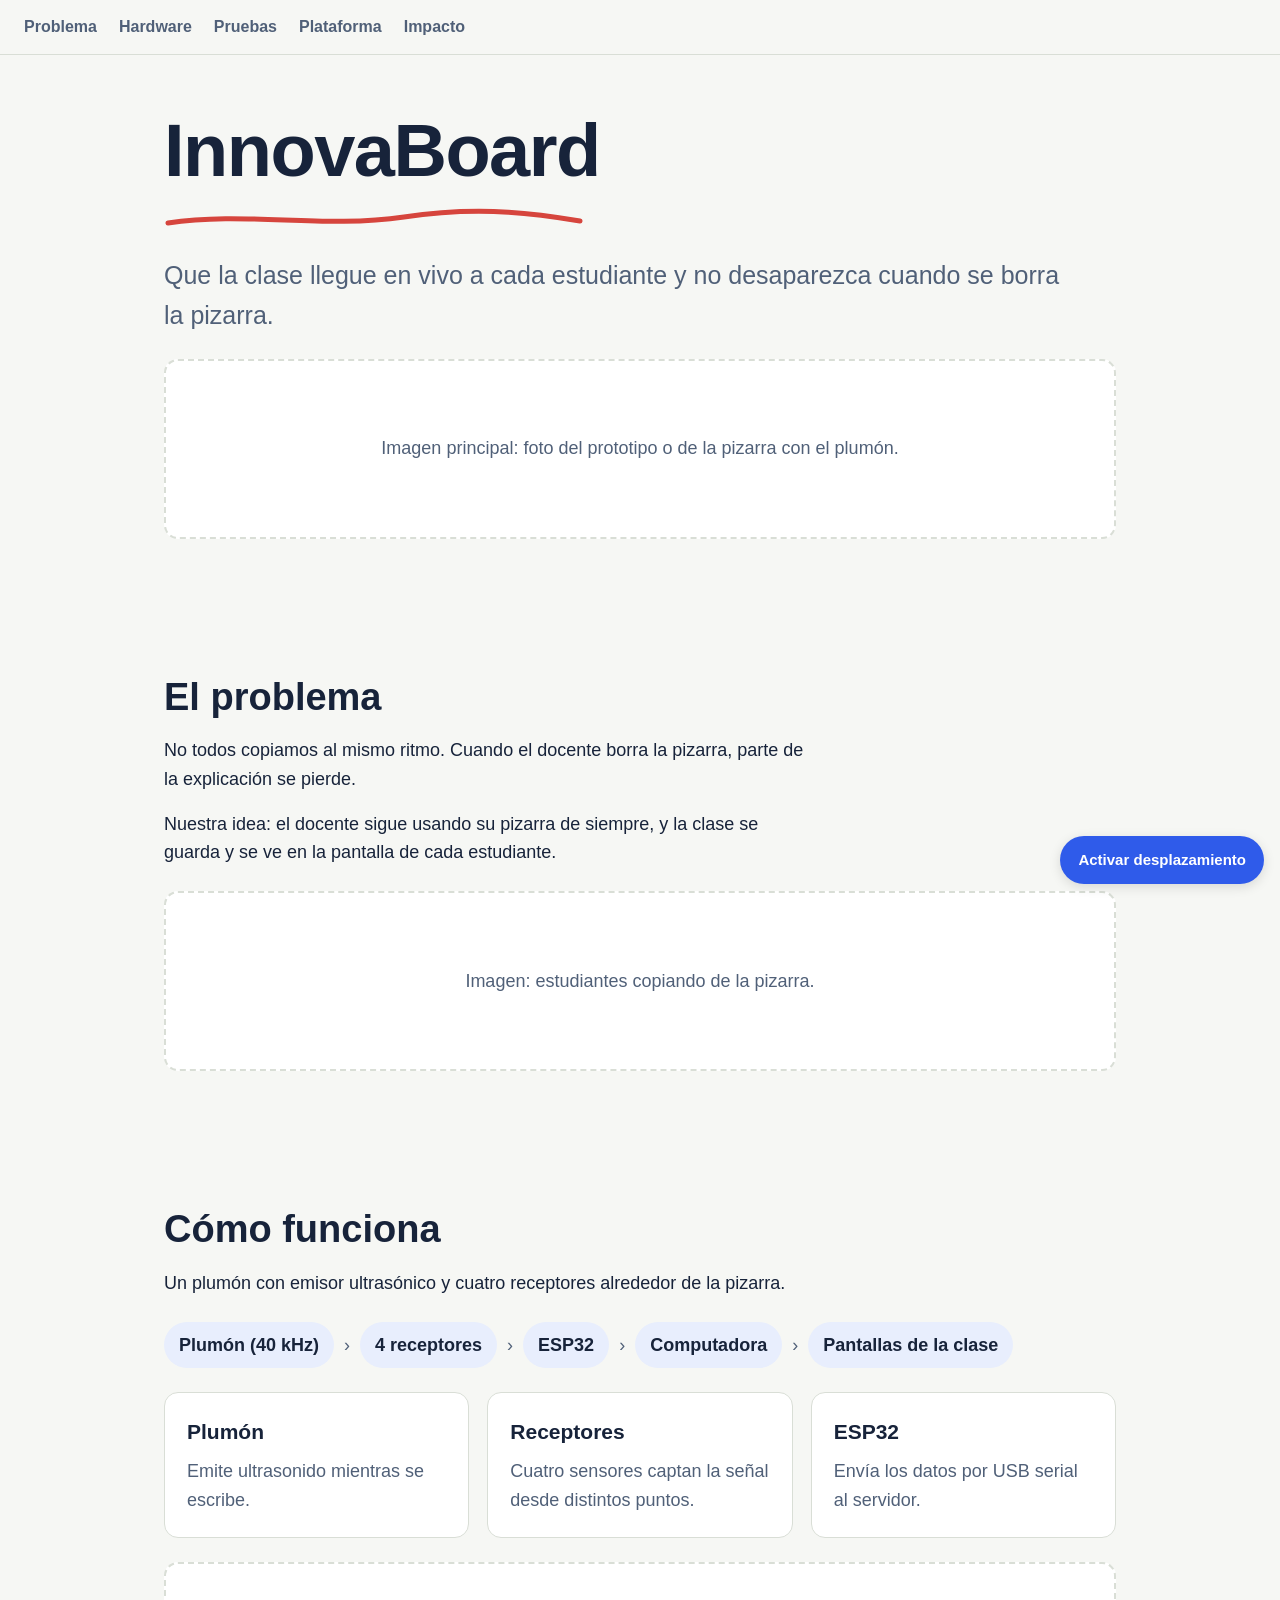
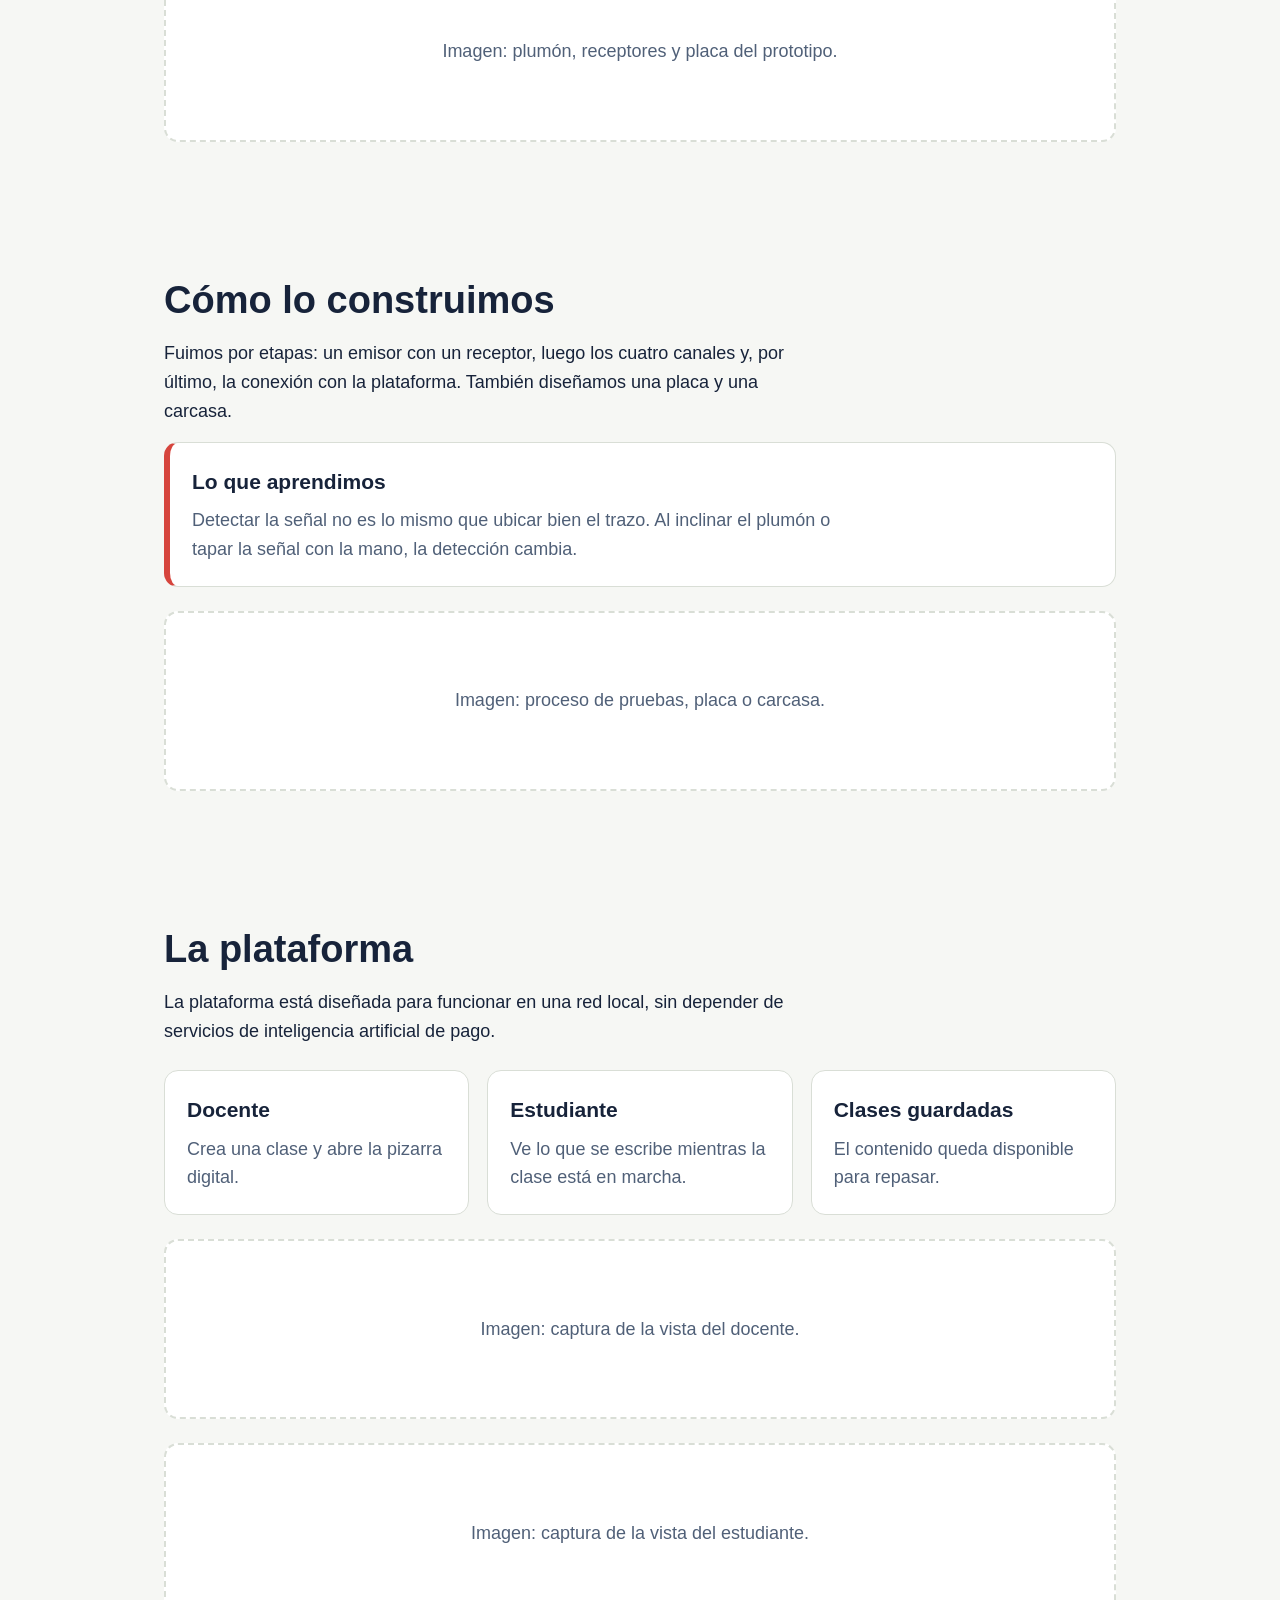
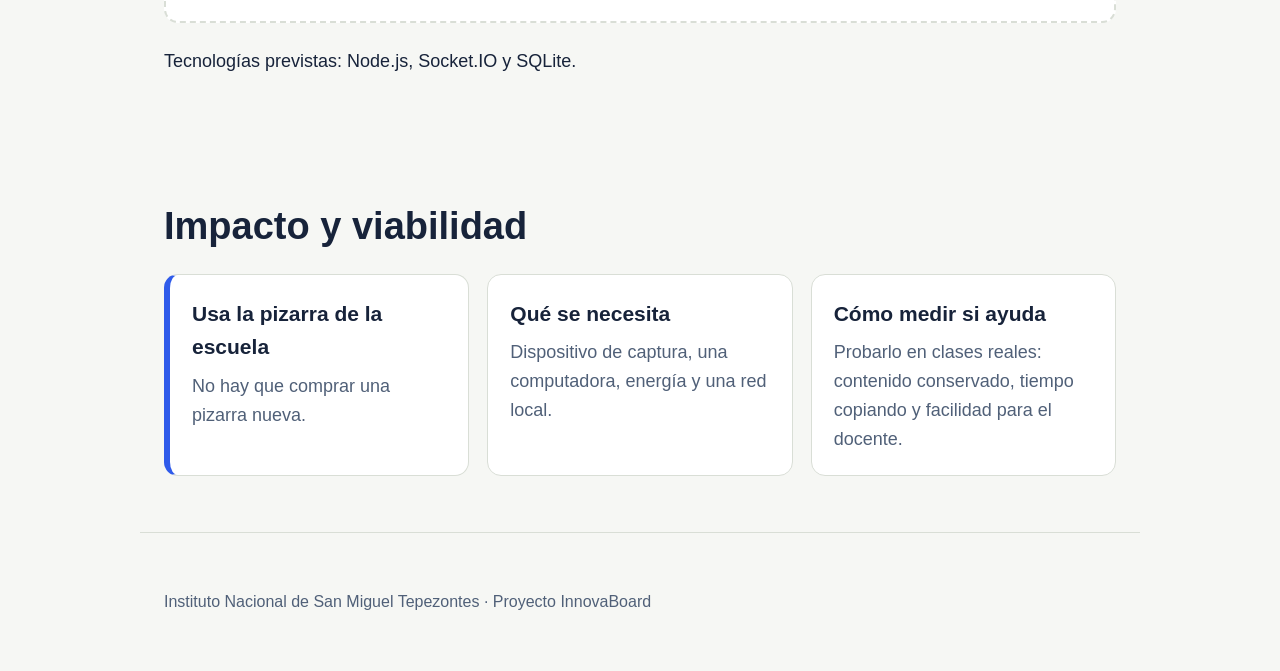
==== commit 03c388b4: "Update index (2).html" ====
--- a/index (2).html
+++ b/index (2).html
@@ -1,150 +1,512 @@
+
 <!DOCTYPE html>
-<html lang="es">
+<html lang="es" data-theme="light">
 <head>
-<meta charset="utf-8">
-<meta name="viewport" content="width=device-width, initial-scale=1, viewport-fit=cover">
-<title>InnovaBoard</title>
-<link rel="preconnect" href="https://fonts.googleapis.com">
-<link rel="stylesheet" href="https://fonts.googleapis.com/css2?family=Atkinson+Hyperlegible:wght@400;700&display=swap">
-<style>
-:root{
-  --bg:#F6F7F4; --surface:#FFFFFF; --ink:#17233A; --muted:#506078; --line:#D9DED6;
-  --blue:#2F5BEA; --red:#D6453D; --soft:#E8EEFD;
-  box-sizing:border-box;
-  padding-top:env(safe-area-inset-top,0px); padding-bottom:env(safe-area-inset-bottom,0px);
-}
-@media (prefers-color-scheme: dark){
-  :root:not([data-theme="light"]){
-    --bg:#14201C; --surface:#1B2B26; --ink:#EDEFE8; --muted:#A9B7B0; --line:#2D423B;
-    --blue:#8FB4FF; --red:#FF8A80; --soft:#22352F;
-  }
-}
-:root[data-theme="dark"]{
-  --bg:#14201C; --surface:#1B2B26; --ink:#EDEFE8; --muted:#A9B7B0; --line:#2D423B;
-  --blue:#8FB4FF; --red:#FF8A80; --soft:#22352F;
-}
-html{scroll-behavior:smooth;scroll-padding-top:calc(env(safe-area-inset-top,0px) + 64px)}
-*{box-sizing:border-box}
-body{margin:0;background:var(--bg);color:var(--ink);font-family:"Atkinson Hyperlegible",system-ui,-apple-system,"Segoe UI",sans-serif;font-size:18px;line-height:1.6}
-nav{position:sticky;top:env(safe-area-inset-top,0px);z-index:5;background:var(--bg);border-bottom:1px solid var(--line);display:flex;gap:18px;padding:12px 24px;overflow-x:auto;white-space:nowrap}
-nav a{color:var(--muted);text-decoration:none;font-size:16px}
-nav a:hover,nav a:focus-visible{color:var(--blue);outline:none;text-decoration:underline}
-section,header{max-width:1000px;margin:0 auto;padding:64px 24px}
-h1{font-size:clamp(2.6rem,8vw,4.6rem);line-height:1.05;margin:0 0 12px;letter-spacing:-.02em}
-h2{font-size:2rem;margin:0 0 8px;letter-spacing:-.01em}
-h3{font-size:1.15rem;margin:0 0 4px}
-p{margin:0 0 12px;max-width:62ch}
-.lead{font-size:1.3rem;color:var(--muted)}
-.stroke{width:min(420px,80%);height:24px;display:block;margin-bottom:20px}
-.stroke path{fill:none;stroke:var(--red);stroke-width:5;stroke-linecap:round;stroke-dasharray:420;stroke-dashoffset:420;animation:draw 1.2s .3s ease-out forwards}
-@keyframes draw{to{stroke-dashoffset:0}}
-@media (prefers-reduced-motion:reduce){.stroke path{animation:none;stroke-dashoffset:0}}
-.img{display:flex;align-items:center;justify-content:center;text-align:center;min-height:220px;border:2px dashed var(--line);border-radius:12px;color:var(--muted);padding:16px;margin:24px 0;background:var(--surface);font-size:16px}
-.grid{display:grid;gap:20px;grid-template-columns:repeat(auto-fit,minmax(220px,1fr));margin-top:24px}
-.card{background:var(--surface);border:1px solid var(--line);border-radius:12px;padding:20px}
-.card p{margin:0;color:var(--muted);font-size:17px}
-.flow{display:flex;flex-wrap:wrap;gap:10px;align-items:center;margin:24px 0}
-.flow span{background:var(--soft);border-radius:999px;padding:8px 16px}
-.flow i{font-style:normal;color:var(--muted)}
-.two{display:grid;gap:20px;grid-template-columns:repeat(auto-fit,minmax(280px,1fr));margin-top:24px}
-.ok{border-left:6px solid var(--blue)}
-.todo{border-left:6px solid var(--red)}
-ul{margin:8px 0 0;padding-left:20px}
-li{margin-bottom:6px}
-#auto{position:fixed;right:16px;bottom:calc(env(safe-area-inset-bottom,0px) + 16px);z-index:6;background:var(--blue);color:var(--bg);border:0;border-radius:999px;padding:10px 18px;font:inherit;font-size:16px;cursor:pointer}
-#auto:focus-visible{outline:3px solid var(--ink);outline-offset:2px}
-footer{max-width:1000px;margin:0 auto;padding:40px 24px 64px;color:var(--muted);border-top:1px solid var(--line);font-size:16px}
-</style>
+  <meta charset="UTF-8">
+  <meta name="viewport" content="width=device-width, initial-scale=1">
+  <meta name="theme-color" content="#F6F7F4">
+  <meta name="description" content="InnovaBoard: una propuesta educativa para conservar y compartir lo escrito en la pizarra.">
+  <title>InnovaBoard | Proyecto educativo</title>
+
+  <style>
+    :root {
+      color-scheme: light;
+      --bg: #F6F7F4;
+      --surface: #FFFFFF;
+      --ink: #17233A;
+      --muted: #506078;
+      --line: #D9DED6;
+      --blue: #2F5BEA;
+      --red: #D6453D;
+      --soft: #E8EEFD;
+    }
+
+    * {
+      box-sizing: border-box;
+    }
+
+    html {
+      scroll-behavior: smooth;
+      scroll-padding-top: 70px;
+    }
+
+    body {
+      margin: 0;
+      background: var(--bg);
+      color: var(--ink);
+      font-family: Arial, Helvetica, sans-serif;
+      font-size: 18px;
+      line-height: 1.6;
+      overflow-wrap: break-word;
+    }
+
+    nav {
+      position: sticky;
+      top: 0;
+      z-index: 10;
+      display: flex;
+      flex-wrap: wrap;
+      gap: 12px 22px;
+      padding: 14px 24px;
+      background: var(--bg);
+      border-bottom: 1px solid var(--line);
+    }
+
+    nav a {
+      color: var(--muted);
+      text-decoration: none;
+      font-size: 16px;
+      font-weight: 700;
+    }
+
+    nav a:hover,
+    nav a:focus-visible {
+      color: var(--blue);
+      text-decoration: underline;
+    }
+
+    header,
+    section,
+    footer {
+      width: 100%;
+      max-width: 1000px;
+      margin: 0 auto;
+      padding: 56px 24px;
+    }
+
+    h1 {
+      margin: 0 0 16px;
+      font-size: clamp(42px, 8vw, 74px);
+      line-height: 1.08;
+      letter-spacing: -1.5px;
+    }
+
+    h2 {
+      margin: 0 0 16px;
+      font-size: clamp(28px, 5vw, 38px);
+      line-height: 1.2;
+    }
+
+    h3 {
+      margin: 0 0 8px;
+      font-size: 21px;
+    }
+
+    p {
+      max-width: 65ch;
+      margin: 0 0 16px;
+    }
+
+    .lead {
+      color: var(--muted);
+      font-size: clamp(20px, 3vw, 25px);
+    }
+
+    .stroke {
+      display: block;
+      width: min(420px, 90%);
+      height: 24px;
+      margin-bottom: 24px;
+    }
+
+    .stroke path {
+      fill: none;
+      stroke: var(--red);
+      stroke-width: 5;
+      stroke-linecap: round;
+      stroke-dasharray: 420;
+      stroke-dashoffset: 0;
+    }
+
+    .img {
+      display: flex;
+      align-items: center;
+      justify-content: center;
+      min-height: 180px;
+      margin: 24px 0;
+      padding: 24px;
+      border: 2px dashed var(--line);
+      border-radius: 14px;
+      background: var(--surface);
+      color: var(--muted);
+      text-align: center;
+    }
+
+    .grid {
+      display: grid;
+      grid-template-columns: repeat(
+        auto-fit, minmax(min(100%, 220px), 1fr)
+      );
+      gap: 18px;
+      margin-top: 24px;
+    }
+
+    .card {
+      min-width: 0;
+      padding: 22px;
+      border: 1px solid var(--line);
+      border-radius: 14px;
+      background: var(--surface);
+    }
+
+    .card p {
+      margin-bottom: 0;
+      color: var(--muted);
+    }
+
+    .flow {
+      display: flex;
+      flex-wrap: wrap;
+      align-items: center;
+      gap: 10px;
+      margin: 24px 0;
+    }
+
+    .flow span {
+      padding: 9px 15px;
+      border-radius: 999px;
+      background: var(--soft);
+      font-weight: 700;
+    }
+
+    .flow i {
+      color: var(--muted);
+      font-style: normal;
+    }
+
+    .todo {
+      border-left: 6px solid var(--red);
+    }
+
+    .ok {
+      border-left: 6px solid var(--blue);
+    }
+
+    footer {
+      border-top: 1px solid var(--line);
+      color: var(--muted);
+      font-size: 16px;
+    }
+
+    #auto {
+      position: fixed;
+      right: 16px;
+      bottom: 16px;
+      z-index: 20;
+      padding: 12px 18px;
+      border: 0;
+      border-radius: 999px;
+      background: var(--blue);
+      color: white;
+      font: inherit;
+      font-size: 15px;
+      font-weight: 700;
+      cursor: pointer;
+      box-shadow: 0 3px 12px #00000020;
+    }
+
+    #auto:focus-visible {
+      outline: 3px solid var(--ink);
+      outline-offset: 3px;
+    }
+
+    @media (max-width: 480px) {
+      header,
+      section {
+        padding: 40px 18px;
+      }
+
+      nav {
+        padding: 12px 18px;
+      }
+
+      .flow i {
+        display: none;
+      }
+
+      #auto {
+        right: 12px;
+        bottom: 12px;
+      }
+    }
+
+    @media (prefers-reduced-motion: reduce) {
+      html {
+        scroll-behavior: auto;
+      }
+    }
+  </style>
 </head>
+
 <body>
-<nav>
-  <a href="#problema">Problema</a>
-  <a href="#hardware">Hardware</a>
-  <a href="#pruebas">Pruebas</a>
-  <a href="#plataforma">Plataforma</a>
-  <a href="#impacto">Impacto</a>
-</nav>
-
-<header>
-  <h1>InnovaBoard</h1>
-  <svg class="stroke" viewBox="0 0 420 24" preserveAspectRatio="none" aria-hidden="true"><path d="M4 16 C 80 4, 160 22, 240 10 S 380 8, 416 14"/></svg>
-  <p class="lead">Que la clase llegue en vivo a cada estudiante y no desaparezca cuando se borra la pizarra.</p>
-  <div class="img">Imagen principal: foto del prototipo o de la pizarra con el plumón</div>
-</header>
-
-<section id="problema">
-  <h2>El problema</h2>
-  <p>No todos copiamos al mismo ritmo. Cuando el docente borra la pizarra, parte de la explicación se pierde.</p>
-  <p>Nuestra idea: el docente sigue usando su pizarra de siempre, y la clase se guarda y se ve en la pantalla de cada estudiante.</p>
-  <div class="img">Imagen: estudiantes copiando de la pizarra</div>
-</section>
-
-<section id="hardware">
-  <h2>Cómo funciona</h2>
-  <p>Un plumón con emisor ultrasónico y cuatro receptores alrededor de la pizarra.</p>
-  <div class="flow">
-    <span>Plumón (40 kHz)</span><i>›</i>
-    <span>4 receptores</span><i>›</i>
-    <span>ESP32</span><i>›</i>
-    <span>Computadora</span><i>›</i>
-    <span>Pantallas de la clase</span>
-  </div>
-  <div class="grid">
-    <div class="card"><h3>Plumón</h3><p>Emite ultrasonido mientras se escribe.</p></div>
-    <div class="card"><h3>Receptores</h3><p>Cuatro sensores captan la señal desde distintos puntos.</p></div>
-    <div class="card"><h3>ESP32</h3><p>Envía los datos por USB serial al servidor.</p></div>
-  </div>
-  <div class="img">Imagen: plumón, receptores y placa del prototipo</div>
-</section>
-
-<section id="pruebas">
-  <h2>Cómo lo construimos</h2>
-  <p>Fuimos por etapas: un emisor con un receptor, luego los cuatro canales, y por último la conexión con la plataforma. También diseñamos una placa y una carcasa.</p>
-  <div class="card todo">
-    <h3>Lo que aprendimos</h3>
-    <p>Detectar la señal no es lo mismo que ubicar bien el trazo. Al inclinar el plumón o tapar la señal con la mano, la detección cambia.</p>
-  </div>
-  <div class="img">Imagen: proceso de pruebas, placa o carcasa</div>
-</section>
-
-<section id="plataforma">
-  <h2>La plataforma</h2>
-  <p>Funciona en red local, sin pagar inteligencia artificial.</p>
-  <div class="grid">
-    <div class="card"><h3>Docente</h3><p>Crea una clase y abre la pizarra digital.</p></div>
-    <div class="card"><h3>Estudiante</h3><p>Ve lo que se escribe mientras la clase está en marcha.</p></div>
-    <div class="card"><h3>Clases guardadas</h3><p>El contenido queda disponible para repasar.</p></div>
-  </div>
-  <div class="img">Imagen: captura de la vista del docente</div>
-  <div class="img">Imagen: captura de la vista del estudiante</div>
-  <p>Hecha con Node.js, Socket.IO y SQLite.</p>
-</section>
-
-<section id="impacto">
-  <h2>Impacto y viabilidad</h2>
-  <div class="grid">
-    <div class="card"><h3>Usa la pizarra de la escuela</h3><p>No hay que comprar una nueva.</p></div>
-    <div class="card"><h3>Qué se necesita</h3><p>Dispositivo de captura, una computadora, energía y red local.</p></div>
-    <div class="card"><h3>Cómo medir si ayuda</h3><p>Probarlo en clases reales: contenido conservado, tiempo copiando y facilidad para el docente.</p></div>
-  </div>
-</section>
-
-<footer>Instituto Nacional de San Miguel Tepezontes</footer>
-<button id="auto" type="button">Pausar desplazamiento</button>
-<script>
-(function(){
-  var timer=null, btn=document.getElementById('auto');
-  function step(){
-    var max=document.documentElement.scrollHeight-window.innerHeight;
-    if(window.scrollY>=max-2){stop();return;}
-    window.scrollBy({top:280,behavior:'smooth'});
-  }
-  function start(){timer=setInterval(step,4000);btn.textContent='Pausar desplazamiento';}
-  function stop(){clearInterval(timer);timer=null;btn.textContent='Reanudar desplazamiento';}
-  btn.addEventListener('click',function(){timer?stop():start();});
-  ['wheel','touchstart','keydown'].forEach(function(e){window.addEventListener(e,function(){if(timer)stop();},{passive:true});});
-  start();
-})();
-</script>
+
+  <nav aria-label="Navegación principal">
+    <a href="#problema">Problema</a>
+    <a href="#hardware">Hardware</a>
+    <a href="#pruebas">Pruebas</a>
+    <a href="#plataforma">Plataforma</a>
+    <a href="#impacto">Impacto</a>
+  </nav>
+
+  <header>
+    <h1>InnovaBoard</h1>
+
+    <svg class="stroke" viewBox="0 0 420 24"
+         preserveAspectRatio="none" aria-hidden="true">
+      <path d="M4 16 C80 4 160 22 240 10 S380 8 416 14"/>
+    </svg>
+
+    <p class="lead">
+      Que la clase llegue en vivo a cada estudiante y no desaparezca
+      cuando se borra la pizarra.
+    </p>
+
+    <div class="img">
+      Imagen principal: foto del prototipo o de la pizarra con el plumón.
+    </div>
+  </header>
+
+  <main>
+    <section id="problema">
+      <h2>El problema</h2>
+
+      <p>
+        No todos copiamos al mismo ritmo. Cuando el docente borra
+        la pizarra, parte de la explicación se pierde.
+      </p>
+
+      <p>
+        Nuestra idea: el docente sigue usando su pizarra de siempre,
+        y la clase se guarda y se ve en la pantalla de cada estudiante.
+      </p>
+
+      <div class="img">
+        Imagen: estudiantes copiando de la pizarra.
+      </div>
+    </section>
+
+    <section id="hardware">
+      <h2>Cómo funciona</h2>
+
+      <p>
+        Un plumón con emisor ultrasónico y cuatro receptores
+        alrededor de la pizarra.
+      </p>
+
+      <div class="flow">
+        <span>Plumón (40 kHz)</span>
+        <i>›</i>
+        <span>4 receptores</span>
+        <i>›</i>
+        <span>ESP32</span>
+        <i>›</i>
+        <span>Computadora</span>
+        <i>›</i>
+        <span>Pantallas de la clase</span>
+      </div>
+
+      <div class="grid">
+        <article class="card">
+          <h3>Plumón</h3>
+          <p>Emite ultrasonido mientras se escribe.</p>
+        </article>
+
+        <article class="card">
+          <h3>Receptores</h3>
+          <p>Cuatro sensores captan la señal desde distintos puntos.</p>
+        </article>
+
+        <article class="card">
+          <h3>ESP32</h3>
+          <p>Envía los datos por USB serial al servidor.</p>
+        </article>
+      </div>
+
+      <div class="img">
+        Imagen: plumón, receptores y placa del prototipo.
+      </div>
+    </section>
+
+    <section id="pruebas">
+      <h2>Cómo lo construimos</h2>
+
+      <p>
+        Fuimos por etapas: un emisor con un receptor, luego los
+        cuatro canales y, por último, la conexión con la plataforma.
+        También diseñamos una placa y una carcasa.
+      </p>
+
+      <article class="card todo">
+        <h3>Lo que aprendimos</h3>
+        <p>
+          Detectar la señal no es lo mismo que ubicar bien el trazo.
+          Al inclinar el plumón o tapar la señal con la mano,
+          la detección cambia.
+        </p>
+      </article>
+
+      <div class="img">
+        Imagen: proceso de pruebas, placa o carcasa.
+      </div>
+    </section>
+
+    <section id="plataforma">
+      <h2>La plataforma</h2>
+
+      <p>
+        La plataforma está diseñada para funcionar en una red local,
+        sin depender de servicios de inteligencia artificial de pago.
+      </p>
+
+      <div class="grid">
+        <article class="card">
+          <h3>Docente</h3>
+          <p>Crea una clase y abre la pizarra digital.</p>
+        </article>
+
+        <article class="card">
+          <h3>Estudiante</h3>
+          <p>Ve lo que se escribe mientras la clase está en marcha.</p>
+        </article>
+
+        <article class="card">
+          <h3>Clases guardadas</h3>
+          <p>El contenido queda disponible para repasar.</p>
+        </article>
+      </div>
+
+      <div class="img">
+        Imagen: captura de la vista del docente.
+      </div>
+
+      <div class="img">
+        Imagen: captura de la vista del estudiante.
+      </div>
+
+      <p> Tecnologías previstas: Node.js, Socket.IO y SQLite.</p>
+    </section>
+
+    <section id="impacto">
+      <h2>Impacto y viabilidad</h2>
+
+      <div class="grid">
+        <article class="card ok">
+          <h3>Usa la pizarra de la escuela</h3>
+          <p>No hay que comprar una pizarra nueva.</p>
+        </article>
+
+        <article class="card">
+          <h3>Qué se necesita</h3>
+          <p>
+            Dispositivo de captura, una computadora, energía
+            y una red local.
+          </p>
+        </article>
+
+        <article class="card">
+          <h3>Cómo medir si ayuda</h3>
+          <p>
+            Probarlo en clases reales: contenido conservado,
+            tiempo copiando y facilidad para el docente.
+          </p>
+        </article>
+      </div>
+    </section>
+  </main>
+
+  <footer>
+    Instituto Nacional de San Miguel Tepezontes · Proyecto InnovaBoard
+  </footer>
+
+  <button id="auto" type="button"
+          aria-pressed="false">
+    Activar desplazamiento
+  </button>
+
+  <script>
+    (() => {
+      "use strict";
+
+      function init() {
+        const button = document.getElementById("auto");
+
+        if (!button) return;
+
+        let timer = null;
+        let busy = false;
+
+        function stop() {
+          if (timer !== null) {
+            clearInterval(timer);
+            timer = null;
+          }
+
+          busy = false;
+          button.textContent = "Activar desplazamiento";
+          button.setAttribute("aria-pressed", "false");
+        }
+
+        function step() {
+          const maxScroll =
+            document.documentElement.scrollHeight -
+            window.innerHeight;
+
+          if (window.scrollY >= maxScroll - 5) {
+            stop();
+            return;
+          }
+
+          if (busy) return;
+
+          busy = true;
+
+          window.scrollBy({
+            top: 250,
+            behavior: "smooth"
+          });
+
+          setTimeout(() => {
+            busy = false;
+          }, 800);
+        }
+
+        function start() {
+          if (timer !== null) return;
+
+          button.textContent = "Pausar desplazamiento";
+          button.setAttribute("aria-pressed", "true");
+
+          timer = setInterval(step, 3000);
+        }
+
+        button.addEventListener("click", () => {
+          if (timer !== null) {
+            stop();
+          } else {
+            start();
+          }
+        });
+
+        ["wheel", "touchstart", "keydown"].forEach(eventName => {
+          window.addEventListener(eventName, event => {
+            if (eventName === "keydown" &&
+                !["ArrowDown", "ArrowUp", "PageDown",
+                  "PageUp", "Home", "End", " "].includes(event.key)) {
+              return;
+            }
+
+            stop();
+          }, { passive: true });
+        });
+      }
+
+      if (document.readyState === "loading") {
+        document.addEventListener("DOMContentLoaded", init);
+      } else {
+        init();
+      }
+    })();
+  </script>
+
 </body>
 </html>
